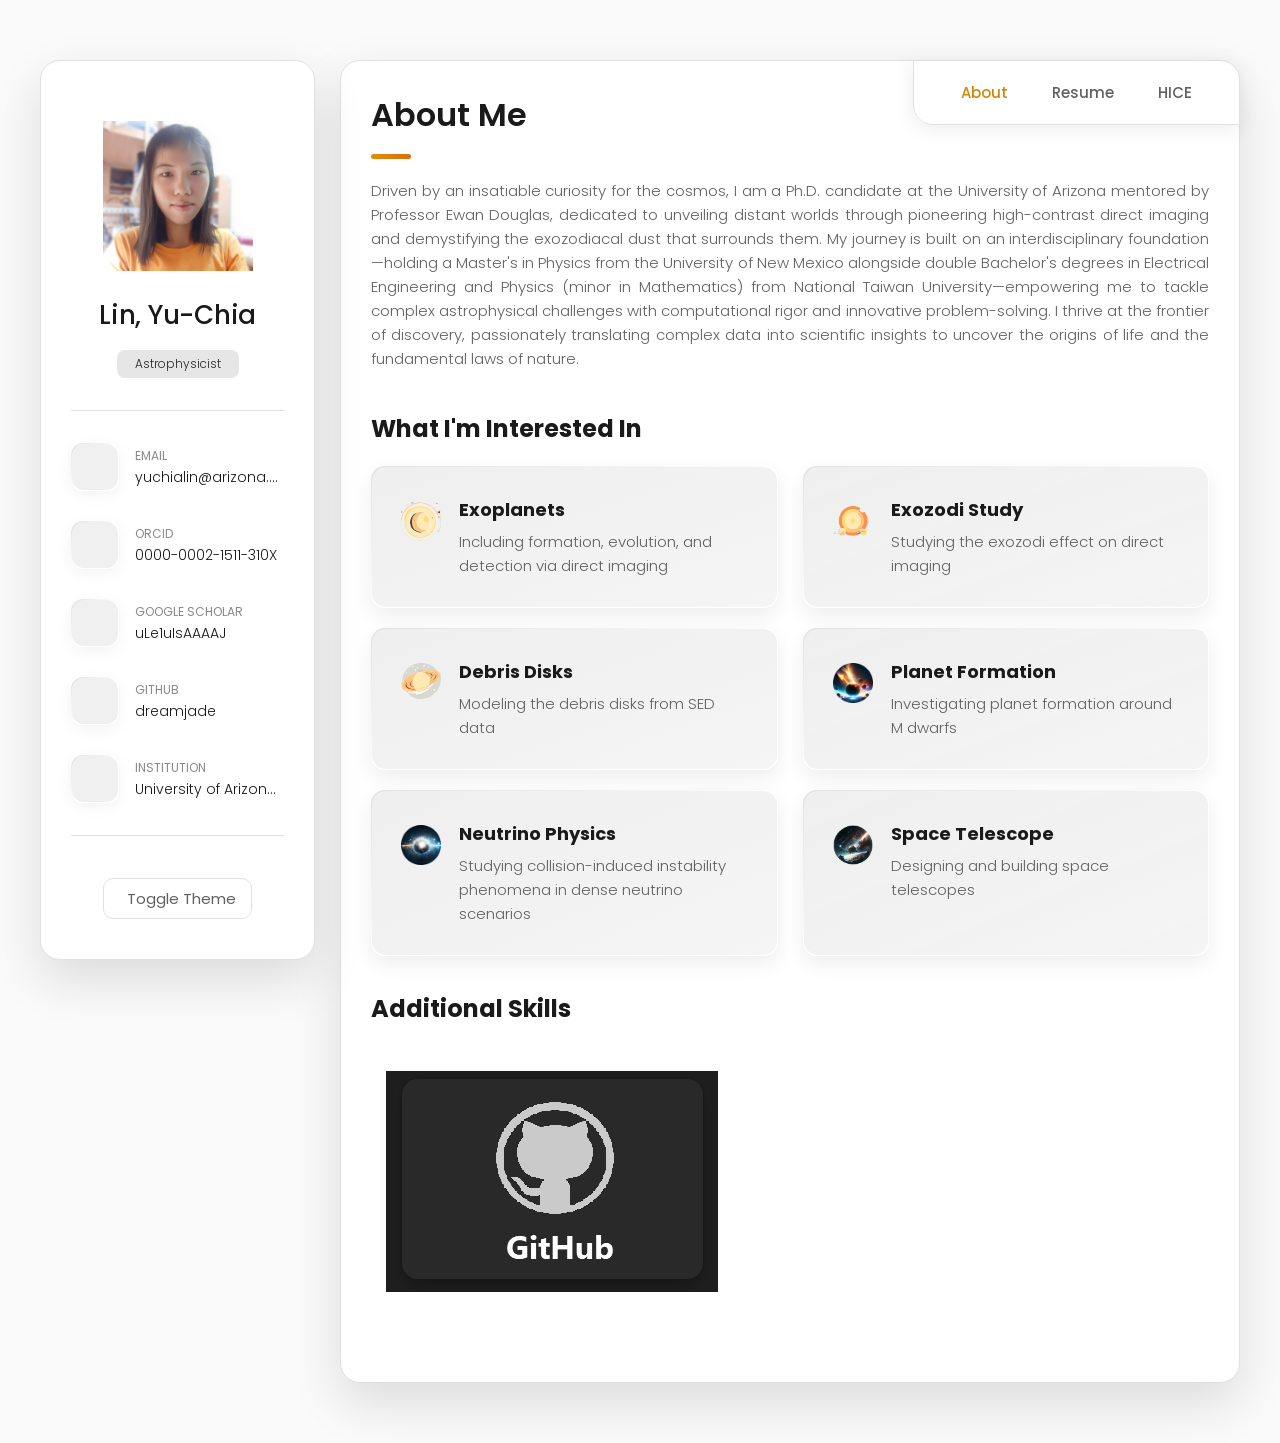
==== index.html @ efeb1096 "fix profile picture" ====
<!DOCTYPE html>
<html lang="en">

<head>
  <meta name="viewport" content="width=device-width, initial-scale=1.0">
  <title>Yu-Chia Lin | Astrophysicist</title>

  <!-- Early theme check to prevent flash of wrong theme -->
  <script>
    (function () {
      const savedTheme = localStorage.getItem('theme');
      const systemPrefersLight = window.matchMedia('(prefers-color-scheme: light)').matches;
      if (savedTheme === 'light' || (!savedTheme && systemPrefersLight)) {
        document.documentElement.classList.add('light-theme');
      }
    })();
  </script>

  <!-- Favicon -->
  <link rel="shortcut icon" href="./assets/images/logo.ico" type="image/x-icon">

  <!-- Custom CSS -->
  <link rel="stylesheet" href="./assets/css/style.css">

  <!-- Google Font -->
  <link rel="preconnect" href="https://fonts.googleapis.com">
  <link rel="preconnect" href="https://fonts.gstatic.com" crossorigin>
  <link href="https://fonts.googleapis.com/css2?family=Poppins:wght@300;400;500;600&display=swap" rel="stylesheet">
</head>

<body>

  <!-- #MAIN -->
  <main>

    <!-- #SIDEBAR -->
    <aside class="sidebar" data-sidebar>

      <div class="sidebar-info">
        <figure class="avatar-box">
          <img src="./assets/images/yuchia_l.jpg" alt="Lin, Yu-Chia" width="80">
        </figure>

        <div class="info-content">
          <h1 class="name" title="Lin, Yu-Chia">Lin, Yu-Chia</h1>
          <p class="title">Astrophysicist</p>
        </div>

        <button class="info_more-btn" data-sidebar-btn aria-expanded="false" aria-label="Show contact information">
          <span>Show Contacts</span>
          <ion-icon name="chevron-down"></ion-icon>
        </button>
      </div>

      <div class="sidebar-info_more">
        <div class="separator"></div>

        <ul class="contacts-list">
          <li class="contact-item">
            <div class="icon-box">
              <ion-icon name="mail-outline"></ion-icon>
            </div>
            <div class="contact-info">
              <p class="contact-title">Email</p>
              <a href="mailto:yuchialin@arizona.edu" class="contact-link">yuchialin@arizona.edu</a>
            </div>
          </li>

          <li class="contact-item">
            <div class="icon-box">
              <ion-icon name="id-card-outline"></ion-icon>
            </div>
            <div class="contact-info">
              <p class="contact-title">ORCID</p>
              <a href="https://orcid.org/0000-0002-1511-310X" target="_blank" rel="noopener noreferrer"
                class="contact-link">0000-0002-1511-310X</a>
            </div>
          </li>

          <li class="contact-item">
            <div class="icon-box">
              <ion-icon name="school-outline"></ion-icon>
            </div>
            <div class="contact-info">
              <p class="contact-title">Google Scholar</p>
              <a href="https://scholar.google.com/citations?user=uLe1uIsAAAAJ" target="_blank" rel="noopener noreferrer"
                class="contact-link">uLe1uIsAAAAJ</a>
            </div>
          </li>

          <li class="contact-item">
            <div class="icon-box">
              <ion-icon name="logo-github"></ion-icon>
            </div>
            <div class="contact-info">
              <p class="contact-title">GitHub</p>
              <a href="https://github.com/dreamjade" target="_blank" rel="noopener noreferrer"
                class="contact-link">dreamjade</a>
            </div>
          </li>

          <li class="contact-item">
            <div class="icon-box">
              <ion-icon name="business-outline"></ion-icon>
            </div>
            <div class="contact-info">
              <p class="contact-title">Institution</p>
              <a href="https://uasal.github.io/" target="_blank" rel="noopener noreferrer"
                class="contact-link">University of Arizona, AZ, United States</a>
            </div>
          </li>
        </ul>

        <div class="separator"></div>

        <!-- Theme Toggle Button -->
        <div class="theme-toggle-container">
          <button class="theme-toggle-btn" id="theme-toggle-btn" aria-label="Toggle light or dark theme"
            title="Toggle light/dark theme">
            <ion-icon name="contrast-outline"></ion-icon>
            <span>Toggle Theme</span>
          </button>
        </div>
      </div>

    </aside>

    <!-- #MAIN-CONTENT -->
    <div class="main-content">

      <!-- #NAVBAR -->
      <nav class="navbar">
        <ul class="navbar-list">
          <li class="navbar-item">
            <button class="navbar-link active" data-nav-link data-target="about">About</button>
          </li>
          <li class="navbar-item">
            <button class="navbar-link" data-nav-link data-target="resume">Resume</button>
          </li>
          <li class="navbar-item">
            <button class="navbar-link" data-nav-link data-target="hice">HICE</button>
          </li>
        </ul>
      </nav>

      <!-- #ABOUT -->
      <article class="about active" data-page="about">

        <header>
          <h2 class="h2 article-title">About me</h2>
        </header>

        <section class="about-text" style="text-align: justify;">
          <p>
            Driven by an insatiable curiosity for the cosmos, I am a Ph.D. candidate at the University of Arizona
            mentored by Professor Ewan Douglas, dedicated to unveiling distant worlds through pioneering high-contrast
            direct imaging and demystifying the exozodiacal dust that surrounds them. My journey is built on an
            interdisciplinary foundation—holding a Master's in Physics from the University of New Mexico alongside
            double Bachelor's degrees in Electrical Engineering and Physics (minor in Mathematics) from National Taiwan
            University—empowering me to tackle complex astrophysical challenges with computational rigor and innovative
            problem-solving. I thrive at the frontier of discovery, passionately translating complex data into
            scientific insights to uncover the origins of life and the fundamental laws of nature.
          </p>
        </section>

        <!-- Service / Interests -->
        <section class="service">
          <h3 class="h3 service-title">What I'm interested in</h3>

          <ul class="service-list">
            <li class="service-item">
              <div class="service-icon-box">
                <img src="./assets/images/planetary-system.svg" alt="Exoplanets icon" width="40">
              </div>
              <div class="service-content-box">
                <h4 class="h4 service-item-title">Exoplanets</h4>
                <p class="service-item-text">
                  Including formation, evolution, and detection via direct imaging
                </p>
              </div>
            </li>

            <li class="service-item">
              <div class="service-icon-box">
                <img src="./assets/images/exozodi.png" alt="Exozodi icon" width="40">
              </div>
              <div class="service-content-box">
                <h4 class="h4 service-item-title">Exozodi Study</h4>
                <p class="service-item-text">
                  Studying the exozodi effect on direct imaging
                </p>
              </div>
            </li>

            <li class="service-item">
              <div class="service-icon-box">
                <img src="./assets/images/Debris_Disks.svg" alt="Debris Disks icon" width="40">
              </div>
              <div class="service-content-box">
                <h4 class="h4 service-item-title">Debris Disks</h4>
                <p class="service-item-text">
                  Modeling the debris disks from SED data
                </p>
              </div>
            </li>

            <li class="service-item">
              <div class="service-icon-box">
                <img src="./assets/images/Planet_Formation.png" alt="Planet Formation icon" width="40">
              </div>
              <div class="service-content-box">
                <h4 class="h4 service-item-title">Planet Formation</h4>
                <p class="service-item-text">
                  Investigating planet formation around M dwarfs
                </p>
              </div>
            </li>

            <li class="service-item">
              <div class="service-icon-box">
                <img src="./assets/images/neutrino.png" alt="Neutrino Physics icon" width="40">
              </div>
              <div class="service-content-box">
                <h4 class="h4 service-item-title">Neutrino Physics</h4>
                <p class="service-item-text">
                  Studying collision-induced instability phenomena in dense neutrino scenarios
                </p>
              </div>
            </li>

            <li class="service-item">
              <div class="service-icon-box">
                <img src="./assets/images/space-telescope.png" alt="Space telescope icon" width="40">
              </div>
              <div class="service-content-box">
                <h4 class="h4 service-item-title">Space Telescope</h4>
                <p class="service-item-text">
                  Designing and building space telescopes
                </p>
              </div>
            </li>
          </ul>
        </section>

        <!-- Additional Skills -->
        <section class="clients">
          <h3 class="h3 clients-title">Additional Skills</h3>

          <ul class="clients-list has-scrollbar">
            <li class="clients-item">
              <a href="https://github.com/dreamjade" target="_blank" rel="noopener noreferrer">
                <img src="./assets/images/logo-12-color.png" alt="GitHub Profile">
              </a>
            </li>
          </ul>
        </section>

      </article>

      <!-- #RESUME -->
      <article class="resume" data-page="resume">

        <header>
          <h2 class="h2 article-title">Resume</h2>
        </header>

        <section class="timeline">
          <div class="title-wrapper">
            <div class="icon-box">
              <ion-icon name="cloud-download-outline"></ion-icon>
            </div>
            <h3 class="contact-title">
              <a href="https://github.com/dreamjade/yuchia/releases/download/CV/CV_YuChia.pdf" target="_blank"
                rel="noopener noreferrer">
                <img src="https://img.shields.io/badge/Download-update%20at%202026/9/3-yellow.svg" alt="Download CV" />
              </a>
            </h3>
          </div>
        </section>

        <section class="timeline">
          <div class="title-wrapper">
            <div class="icon-box">
              <ion-icon name="sparkles-outline"></ion-icon>
            </div>
            <h3 class="h3">PUBLICATIONS</h3>
          </div>

          <ol class="timeline-list">
            <li class="timeline-item">
              <h4 class="h4 timeline-item-title">JWST/NIRCam Imaging of Young Stellar Objects. IV. Detailed Imaging of
                the Protoplanetary Disk around TW Hya</h4>
              <span>2026</span>
              <p class="timeline-text">
                Lin, Y.-C.; Leisenring, J.; Wolff, S. G.; Hom, J.; Lawson, K.; Douglas, E. S.; Rieke, G.; Cugno, G.;
                Debes, J.; Dong, R.; Johnstone, D.; Mullin, C.; Tobin, T. L.; Wagner, K. R.; Greene, T.; Meyer, M. R.;
                and Rieke, M.
              </p>
              <p class="timeline-text">
                The Astronomical Journal, 172(3), 179.
              </p>
              <p class="timeline-text">
                <a href="https://doi.org/10.3847/1538-3881/ae90a6" target="_blank"
                  rel="noopener noreferrer">doi:10.3847/1538-3881/ae90a6</a>
              </p>
            </li>

            <li class="timeline-item">
              <h4 class="h4 timeline-item-title">Correction Factors for Habitable Exoplanet Direct Imaging: Consider the
                Exozodiacal Dust inside Inner Working Angle</h4>
              <span>2026</span>
              <p class="timeline-text">
                Lin, Y.-C.; Douglas, E. S.; Hom, J.; Anche, R. M.; and Faramaz-Gorka, V.
              </p>
              <p class="timeline-text">
                Publications of the Astronomical Society of the Pacific, submitted.
              </p>
            </li>

            <li class="timeline-item">
              <h4 class="h4 timeline-item-title">Machine Learning Revolution for Exoplanet Direct Imaging Detection:
                Transformer Architectures</h4>
              <span>2025</span>
              <p class="timeline-text">
                Yu-Chia Lin
              </p>
              <p class="timeline-text">
                Techniques and Instrumentation for Detection of Exoplanets XII, Proc. SPIE, 13627, 136270Q.
              </p>
              <p class="timeline-text">
                <a href="https://doi.org/10.1117/12.3064348" target="_blank"
                  rel="noopener noreferrer">doi:10.1117/12.3064348</a>
              </p>
            </li>

            <li class="timeline-item">
              <h4 class="h4 timeline-item-title">Unveiling Habitable Planets: Toy Coronagraph Tackles the Exozodiacal
                Dust Challenge</h4>
              <span>Sep 2024</span>
              <p class="timeline-text">
                Yu-Chia Lin
              </p>
              <p class="timeline-text">
                Proceedings of SPIE Optical Engineering + Applications, 13129, 131290X.
              </p>
              <p class="timeline-text">
                <a href="https://doi.org/10.1117/12.3028456" target="_blank"
                  rel="noopener noreferrer">doi:10.1117/12.3028456</a>
              </p>
            </li>

            <li class="timeline-item">
              <h4 class="h4 timeline-item-title">Searching for Signs of Earth-Like Planets: Demonstrating the Potential
                of the Roman Coronagraph in Resolving Exozodiacal Dust and Debris Disk Substructures</h4>
              <span>2024</span>
              <p class="timeline-text">
                Hom, J.; Douglas, E.; ... ; Lin, Y.-C.; et al.
              </p>
              <p class="timeline-text">
                AAS/Division for Extreme Solar Systems Abstracts, 56(4), 623-02.
              </p>
              <p class="timeline-text">
                <a href="https://doi.org/10.3847/25c2cfeb.e7ccaa3b" target="_blank"
                  rel="noopener noreferrer">doi:10.3847/25c2cfeb.e7ccaa3b</a>
              </p>
            </li>

            <li class="timeline-item">
              <h4 class="h4 timeline-item-title">RZ Piscium Hosts a Compact and Highly Perturbed Debris Disk</h4>
              <span>2023</span>
              <p class="timeline-text">
                Su, K. Y. L.; ... ; Lin, Y.-C.; et al.
              </p>
              <p class="timeline-text">
                The Astrophysical Journal, 959(1), 43.
              </p>
              <p class="timeline-text">
                <a href="https://doi.org/10.3847/1538-4357/ad04d9" target="_blank"
                  rel="noopener noreferrer">doi:10.3847/1538-4357/ad04d9</a>
              </p>
            </li>

            <li class="timeline-item">
              <h4 class="h4 timeline-item-title">Approaches to Lowering the Cost of Large Space Telescopes</h4>
              <span>2023</span>
              <p class="timeline-text">
                Su, K. Y. L.; Kennedy, G. M.; Rieke, G. H.; Hughes, A. M.; Lin, Y.-C.; et al.
              </p>
              <p class="timeline-text">
                Astronomical Optics: Design, Manufacture, and Test of Space and Ground Systems IV, 12677, 134–153.
              </p>
              <p class="timeline-text">
                <a href="https://doi.org/10.1117/12.2677843" target="_blank"
                  rel="noopener noreferrer">doi:10.1117/12.2677843</a>
              </p>
            </li>

            <li class="timeline-item">
              <h4 class="h4 timeline-item-title">Collision-induced flavor instability in dense neutrino gases with
                energy-dependent scattering</h4>
              <span>Apr 2023</span>
              <p class="timeline-text">
                Yu-Chia Lin and Huaiyu Duan
              </p>
              <p class="timeline-text">
                Physical Review D, vol. 107, no. 8, 2023.
              </p>
              <p class="timeline-text">
                <a href="https://doi.org/10.1103/PhysRevD.107.083034" target="_blank"
                  rel="noopener noreferrer">doi:10.1103/PhysRevD.107.083034</a>
              </p>
            </li>

            <li class="timeline-item">
              <h4 class="h4 timeline-item-title">Formation of Multiple-planet Systems in Resonant Chains around M Dwarfs
              </h4>
              <span>Feb 2021</span>
              <p class="timeline-text">
                Lin, Y.-C., Matsumoto, Y., and Gu, P.-G.
              </p>
              <p class="timeline-text">
                The Astrophysical Journal, vol. 907, no. 2, 2021.
              </p>
              <p class="timeline-text">
                <a href="https://doi.org/10.3847/1538-4357/abd0f3" target="_blank"
                  rel="noopener noreferrer">doi:10.3847/1538-4357/abd0f3</a>
              </p>
            </li>
          </ol>
        </section>

        <section class="timeline">
          <div class="title-wrapper">
            <div class="icon-box">
              <ion-icon name="flask-outline"></ion-icon>
            </div>
            <h3 class="h3">RESEARCH and TEACHING EXPERIENCE</h3>
          </div>

          <ol class="timeline-list">
            <li class="timeline-item">
              <h4 class="h4 timeline-item-title">The University of Arizona</h4>
              <span>Jun 2022 - Present</span>
              <p class="timeline-text">
                Graduate Student Research Assistant (Supervisor: Ewan S. Douglas)
              </p>
              <span>Aug 2024 - Dec 2024</span>
              <p class="timeline-text">
                Teaching Assistant, Radiative Processes in Astrophysics
              </p>
            </li>

            <li class="timeline-item">
              <h4 class="h4 timeline-item-title">The University of New Mexico</h4>
              <span>Jul 2021 - Jun 2022</span>
              <p class="timeline-text">
                Graduate Student Research Assistant (Supervisor: Huaiyu (Mike) Duan)
              </p>
              <span>Jan 2022 - May 2022</span>
              <p class="timeline-text">
                Electrodynamics TA
              </p>
              <span>Sep 2020 - Jun 2021</span>
              <p class="timeline-text">
                Classical Mechanics and Thermal Physics TA
              </p>
            </li>

            <li class="timeline-item">
              <h4 class="h4 timeline-item-title">Institute of Astronomy and Astrophysics, Academia Sinica</h4>
              <span>Mar 2019 - Jan 2021</span>
              <p class="timeline-text">
                Undergraduate Student Research Assistant (Mentor: Pin-Gao Gu)
              </p>
            </li>

            <li class="timeline-item">
              <h4 class="h4 timeline-item-title">National Taiwan University</h4>
              <span>Sep 2019 - Jun 2020</span>
              <p class="timeline-text">
                Classical Electrodynamics TA
              </p>
            </li>
          </ol>
        </section>

        <section class="timeline">
          <div class="title-wrapper">
            <div class="icon-box">
              <ion-icon name="trophy-outline"></ion-icon>
            </div>
            <h3 class="h3">AWARDS AND FELLOWSHIPS</h3>
          </div>

          <ol class="timeline-list">
            <li class="timeline-item">
              <h4 class="h4 timeline-item-title">Taiwan Studying Abroad Government Fellowship for Outstanding
                Performance in IPhO</h4>
              <span>2019 – 2023</span>
              <p class="timeline-text">
                Fellowship supporting overseas study in recognition of IPhO performance.
              </p>
            </li>

            <li class="timeline-item">
              <h4 class="h4 timeline-item-title">University of Arizona William S. Bickel Graduate Fellowship</h4>
              <span>2023</span>
            </li>

            <li class="timeline-item">
              <h4 class="h4 timeline-item-title">University of Arizona Graduate College Fellowship</h4>
              <span>2022</span>
            </li>

            <li class="timeline-item">
              <h4 class="h4 timeline-item-title">Taiwan Government Fellowship for Studying Abroad</h4>
              <span>2019</span>
              <p class="timeline-text">
                Fellowship in cosmology; sole recipient in this field admitted through this fellowship in the preceding
                ten years.
              </p>
            </li>

            <li class="timeline-item">
              <h4 class="h4 timeline-item-title">National Taiwan University Student Outstanding Performance Award</h4>
              <span>2019</span>
            </li>

            <li class="timeline-item">
              <h4 class="h4 timeline-item-title">Dr. Yici He Memorial Scholarship</h4>
              <span>2017</span>
              <p class="timeline-text">
                Highest distinction to students wishing to study abroad based on their academic achievements.
              </p>
            </li>

            <li class="timeline-item">
              <h4 class="h4 timeline-item-title">International Physics Olympiad (IPhO)</h4>
              <span>2015</span>
              <p class="timeline-text">
                Gold medal
              </p>
            </li>

            <li class="timeline-item">
              <h4 class="h4 timeline-item-title">Asian Physics Olympiad (APhO)</h4>
              <span>2015</span>
              <p class="timeline-text">
                Gold medal
              </p>
            </li>
          </ol>
        </section>

        <section class="timeline">
          <div class="title-wrapper">
            <div class="icon-box">
              <ion-icon name="book-outline"></ion-icon>
            </div>
            <h3 class="h3">EDUCATION</h3>
          </div>

          <ol class="timeline-list">
            <li class="timeline-item">
              <h4 class="h4 timeline-item-title">The University of Arizona</h4>
              <span>Aug 2022 - Present</span>
              <p class="timeline-text">
                Physics with Astrophysics Concentration (GPA: 4.0/4.0) — Ph.D. program
              </p>
            </li>

            <li class="timeline-item">
              <h4 class="h4 timeline-item-title">The University of New Mexico</h4>
              <span>Aug 2020 - Jun 2022</span>
              <p class="timeline-text">
                Physics with Astrophysics Concentration — Master of Science
              </p>
            </li>

            <li class="timeline-item">
              <h4 class="h4 timeline-item-title">National Taiwan University</h4>
              <span>Sep 2015 - Jul 2020</span>
              <p class="timeline-text">
                Double BS in Electrical Engineering & Physics (Minor in Mathematics)
              </p>
              <p class="timeline-text">
                Major GPA: 4.11/4.3 (Physics), 4.07/4.3 (EE)
              </p>
            </li>
          </ol>
        </section>
      </article>

      <!-- #HICE -->
      <article class="hice" data-page="hice">

        <header>
          <h2 class="h2 article-title">HICE</h2>
        </header>

        <header>
          <h4 class="h4 article-title">Past HICE</h4>
        </header>

        <section class="hice-posts">
          <ul class="hice-posts-list">
            <li class="hice-post-item">
              <a href="https://www.linkedin.com/in/justin-hom-566317110/" target="_blank" rel="noopener noreferrer">
                <figure class="hice-banner-box">
                  <img src="./assets/images/justin_hom.png" alt="Justin Hom" loading="lazy">
                </figure>
                <div class="hice-content">
                  <div class="hice-meta">
                    <p class="hice-category">Talk</p>
                    <span class="dot"></span>
                    <time datetime="2025-04-29T11:00">11:00 am, Apr 29, 2025 @ SO 450</time>
                  </div>
                  <h3 class="h3 hice-item-title">
                    The Disks In Scorpius-Centaurus Survey (DISCS): A Collection of Debris Disk Benchmarks in Scattered
                    Light
                  </h3>
                  <p class="hice-text">
                    Speaker: Justin Hom
                  </p>
                </div>
              </a>
            </li>

            <li class="hice-post-item">
              <a href="https://dreamjade.github.io/yuchia/">
                <figure class="hice-banner-box">
                  <img src="./assets/images/yuchia.jpg" alt="Yu-Chia Lin" loading="lazy">
                </figure>
                <div class="hice-content">
                  <div class="hice-meta">
                    <p class="hice-category">Talk</p>
                    <span class="dot"></span>
                    <time datetime="2025-05-06T11:00">11:00 am, May 6, 2025 @ SO 450</time>
                  </div>
                  <h3 class="h3 hice-item-title">
                    TW Hya
                  </h3>
                  <p class="hice-text">
                    Speaker: Lin, Yu-Chia
                  </p>
                </div>
              </a>
            </li>

            <li class="hice-post-item">
              <a href="https://www.linkedin.com/in/kelsey-miller-adaptive-optics/" target="_blank"
                rel="noopener noreferrer">
                <figure class="hice-banner-box">
                  <img src="./assets/images/KelseyMiller.jpeg" alt="Kelsey Miller" loading="lazy">
                </figure>
                <div class="hice-content">
                  <div class="hice-meta">
                    <p class="hice-category">Talk</p>
                    <span class="dot"></span>
                    <time datetime="2025-04-22T11:00">11:00 am, Apr 22, 2025 @ SO 450</time>
                  </div>
                  <h3 class="h3 hice-item-title">
                    Linear Dark Field Control: Maintaining High Contrast in the Dark Zone for Exoplanet Detection and
                    Characterization
                  </h3>
                  <p class="hice-text">
                    Speaker: Kelsey Miller
                  </p>
                </div>
              </a>
            </li>

            <li class="hice-post-item">
              <a href="https://www.linkedin.com/in/saraswathikalyani/" target="_blank" rel="noopener noreferrer">
                <figure class="hice-banner-box">
                  <img src="./assets/images/SaraswathiSubramanian.png" alt="Saraswathi Subramanian" loading="lazy">
                </figure>
                <div class="hice-content">
                  <div class="hice-meta">
                    <p class="hice-category">Talk</p>
                    <span class="dot"></span>
                    <time datetime="2025-04-15T11:00">11:00 am, Apr 15, 2025 @ SO 450</time>
                  </div>
                  <h3 class="h3 hice-item-title">
                    Daytime turbulence strength profile and parameter measurements
                  </h3>
                  <p class="hice-text">
                    Speaker: Saraswathi Subramanian
                  </p>
                </div>
              </a>
            </li>

            <li class="hice-post-item">
              <a href="https://scholar.google.com/citations?user=nqbTIToAAAAJ&hl=en" target="_blank"
                rel="noopener noreferrer">
                <figure class="hice-banner-box">
                  <img src="./assets/images/TheoBodrito.jpeg" alt="Théo Bodrito" loading="lazy">
                </figure>
                <div class="hice-content">
                  <div class="hice-meta">
                    <p class="hice-category">Talk</p>
                    <span class="dot"></span>
                    <time datetime="2025-04-08T11:00">11:00 am, Apr 8, 2025 @ SO 450</time>
                  </div>
                  <h3 class="h3 hice-item-title">
                    Deep learning for exoplanet detection in high contrast imaging
                  </h3>
                  <p class="hice-text">
                    Speaker: Théo Bodrito
                  </p>
                </div>
              </a>
            </li>

            <li class="hice-post-item">
              <a href="https://zah.uni-heidelberg.de/de/service/personnel/staff-details?tx_zahinfothek_staff%5Buid%5D=114&cHash=a3880affaa74ea12e572cef4439b7f3e"
                target="_blank" rel="noopener noreferrer">
                <figure class="hice-banner-box">
                  <img src="./assets/images/AndreasQuirrenbach.jpg" alt="Andreas Quirrenbach" loading="lazy">
                </figure>
                <div class="hice-content">
                  <div class="hice-meta">
                    <p class="hice-category">Talk</p>
                    <span class="dot"></span>
                    <time datetime="2025-04-01T11:00">11:00 am, Apr 1, 2025 @ SO 450</time>
                  </div>
                  <h3 class="h3 hice-item-title">
                    Extremely Precise Radial Velocities: The Road to 10 cm/s
                  </h3>
                  <p class="hice-text">
                    Speaker: Andreas Quirrenbach
                  </p>
                </div>
              </a>
            </li>

            <li class="hice-post-item">
              <a href="https://www.linkedin.com/in/corey-fucetola-ab3a101/" target="_blank" rel="noopener noreferrer">
                <figure class="hice-banner-box">
                  <img src="./assets/images/CoreyFucetola.jpg" alt="Corey Fucetola" loading="lazy">
                </figure>
                <div class="hice-content">
                  <div class="hice-meta">
                    <p class="hice-category">Talk</p>
                    <span class="dot"></span>
                    <time datetime="2025-03-25T11:00">11:00 am, Mar 25, 2025 @ SO 450</time>
                  </div>
                  <h3 class="h3 hice-item-title">
                    SPEEDi.SiS
                  </h3>
                  <p class="hice-text">
                    Speaker: Corey Fucetola
                  </p>
                </div>
              </a>
            </li>

            <li class="hice-post-item">
              <a href="https://parkeloyd.com/" target="_blank" rel="noopener noreferrer">
                <figure class="hice-banner-box">
                  <img src="./assets/images/R O Parke Loyd.jpeg" alt="R O Parke Loyd" loading="lazy">
                </figure>
                <div class="hice-content">
                  <div class="hice-meta">
                    <p class="hice-category">Talk</p>
                    <span class="dot"></span>
                    <time datetime="2025-03-18T11:00">11:00 am, Mar 18, 2025 @ SO 450</time>
                  </div>
                  <h3 class="h3 hice-item-title">
                    Will Future High Contrast Imaging Systems be Sensitive to Stellar Winds and Coronal Mass Ejections?
                  </h3>
                  <p class="hice-text">
                    Speaker: R O Parke Loyd
                  </p>
                </div>
              </a>
            </li>

            <li class="hice-post-item">
              <a href="https://pma.caltech.edu/people/ivey-davis" target="_blank" rel="noopener noreferrer">
                <figure class="hice-banner-box">
                  <img src="./assets/images/IveyDavis.png" alt="Davis, Ivey" loading="lazy">
                </figure>
                <div class="hice-content">
                  <div class="hice-meta">
                    <p class="hice-category">Talk</p>
                    <span class="dot"></span>
                    <time datetime="2025-03-18T11:00">11:00 am, Mar 18, 2025 @ SO 450</time>
                  </div>
                  <h3 class="h3 hice-item-title">
                    Will Future High Contrast Imaging Systems be Sensitive to Stellar Winds and Coronal Mass Ejections?
                  </h3>
                  <p class="hice-text">
                    Speaker: Davis, Ivey
                  </p>
                </div>
              </a>
            </li>

            <li class="hice-post-item">
              <a href="https://www.linkedin.com/in/marcus-klupar-0937b7226/" target="_blank" rel="noopener noreferrer">
                <figure class="hice-banner-box">
                  <img src="./assets/images/Tiago Gualberto.png" alt="Tiago Gualberto" loading="lazy">
                </figure>
                <div class="hice-content">
                  <div class="hice-meta">
                    <p class="hice-category">Talk</p>
                    <span class="dot"></span>
                    <time datetime="2025-03-04T11:00">11:00 am, Mar 4, 2025 @ SO 450</time>
                  </div>
                  <h3 class="h3 hice-item-title">
                    GMT Instruments Overview: Steiner Institute Contributions
                  </h3>
                  <p class="hice-text">
                    Speaker: Tiago Gualberto
                  </p>
                </div>
              </a>
            </li>

            <li class="hice-post-item">
              <a href="https://www.optics.arizona.edu/person/kian-milani" target="_blank" rel="noopener noreferrer">
                <figure class="hice-banner-box">
                  <img src="./assets/images/Kian Milani.jpeg" alt="Kian Milani" loading="lazy">
                </figure>
                <div class="hice-content">
                  <div class="hice-meta">
                    <p class="hice-category">Talk</p>
                    <span class="dot"></span>
                    <time datetime="2025-02-25T11:00">11:00 am, Feb 25, 2025 @ SO 450</time>
                  </div>
                  <h3 class="h3 hice-item-title">
                    Demonstrations of adjoint electric field conjugation for a vortex coronagraph
                  </h3>
                  <p class="hice-text">
                    Speaker: Kian Milani
                  </p>
                </div>
              </a>
            </li>

            <li class="hice-post-item">
              <a href="https://github.com/Jashcraf/" target="_blank" rel="noopener noreferrer">
                <figure class="hice-banner-box">
                  <img src="./assets/images/jaren_ashcraft2.png" alt="Jaren Ashcraft" loading="lazy">
                </figure>
                <div class="hice-content">
                  <div class="hice-meta">
                    <p class="hice-category">Talk</p>
                    <span class="dot"></span>
                    <time datetime="2025-02-18T11:00">11:00 am, Feb 18, 2025 @ SO 450</time>
                  </div>
                  <h3 class="h3 hice-item-title">
                    Polarization Aberrations for HWO, and APLC Design go Brrr
                  </h3>
                  <p class="hice-text">
                    Speaker: Jaren Ashcraft
                  </p>
                </div>
              </a>
            </li>

            <li class="hice-post-item">
              <a href="https://optics.arizona.edu/person/solvay-blomquist" target="_blank" rel="noopener noreferrer">
                <figure class="hice-banner-box">
                  <img src="./assets/images/Solvay_Blomquist.png" alt="Solvay Blomquist" loading="lazy">
                </figure>
                <div class="hice-content">
                  <div class="hice-meta">
                    <p class="hice-category">Talk</p>
                    <span class="dot"></span>
                    <time datetime="2025-01-28T10:00">10:00 am, Jan 28, 2025 @ SO 450</time>
                  </div>
                  <h3 class="h3 hice-item-title">
                    Methods of Commissioning Alignment for Space-Based Telescopes
                  </h3>
                  <p class="hice-text">
                    Speaker: Solvay Blomquist
                  </p>
                </div>
              </a>
            </li>

            <li class="hice-post-item">
              <a href="https://dreamjade.github.io/yuchia/">
                <figure class="hice-banner-box">
                  <img src="./assets/images/yuchia.jpg" alt="Yu-Chia Lin" loading="lazy">
                </figure>
                <div class="hice-content">
                  <div class="hice-meta">
                    <p class="hice-category">Talk</p>
                    <span class="dot"></span>
                    <time datetime="2025-02-04T11:00">11:00 am, Feb 4, 2025 @ SO 450</time>
                  </div>
                  <h3 class="h3 hice-item-title">
                    Machine Learning Revolution for Exoplanet Direct Imaging Detection: Transformer Architectures
                  </h3>
                  <p class="hice-text">
                    Speaker: Yu-Chia Lin
                  </p>
                </div>
              </a>
            </li>

            <li class="hice-post-item">
              <a href="https://www.linkedin.com/in/marcus-klupar-0937b7226/" target="_blank" rel="noopener noreferrer">
                <figure class="hice-banner-box">
                  <img src="./assets/images/Marcus_Klupar.jpeg" alt="Marcus Klupar" loading="lazy">
                </figure>
                <div class="hice-content">
                  <div class="hice-meta">
                    <p class="hice-category">Talk</p>
                    <span class="dot"></span>
                    <time datetime="2025-01-28T11:00">11:00 am, Jan 28, 2025 @ SO 450</time>
                  </div>
                  <h3 class="h3 hice-item-title">
                    Using a Forward Model to Reconstruct the Point Spread Function for Keck
                  </h3>
                  <p class="hice-text">
                    Speaker: Marcus Klupar
                  </p>
                </div>
              </a>
            </li>

            <li class="hice-post-item">
              <a href="https://astro.arizona.edu/person/sanchit-sabhlok" target="_blank" rel="noopener noreferrer">
                <figure class="hice-banner-box">
                  <img src="./assets/images/ssabhlok.jpg" alt="Sanchit Sabhlok" loading="lazy">
                </figure>
                <div class="hice-content">
                  <div class="hice-meta">
                    <p class="hice-category">Talk</p>
                    <span class="dot"></span>
                    <time datetime="2025-01-21T12:30">12:30 pm, Jan 21, 2025 @ SO 450</time>
                  </div>
                  <h3 class="h3 hice-item-title">
                    Using a Forward Model to Reconstruct the Point Spread Function for Keck
                  </h3>
                  <p class="hice-text">
                    Speaker: Sanchit Sabhlok
                  </p>
                </div>
              </a>
            </li>

            <li class="hice-post-item">
              <a href="https://www.as.arizona.edu/people/postdoctoral/ramya-anche" target="_blank"
                rel="noopener noreferrer">
                <figure class="hice-banner-box">
                  <img src="./assets/images/Photo_Ramya.jpg" alt="Ramya Anche" loading="lazy">
                </figure>
                <div class="hice-content">
                  <div class="hice-meta">
                    <p class="hice-category">Talk</p>
                    <span class="dot"></span>
                    <time datetime="2024-12-03T12:30">12:30 pm, Dec 3, 2024 @ SO 450</time>
                  </div>
                  <h3 class="h3 hice-item-title">
                    SCoOB 3, 4, 5, and beyond!
                  </h3>
                  <p class="hice-text">
                    Speaker: Ramya Anche
                  </p>
                </div>
              </a>
            </li>

            <li class="hice-post-item">
              <a href="https://scholar.google.com/citations?user=0Gs1L98AAAAJ&hl=en" target="_blank"
                rel="noopener noreferrer">
                <figure class="hice-banner-box">
                  <img src="./assets/images/Emory_Jenkins.jpeg" alt="Emory Jenkins" loading="lazy">
                </figure>
                <div class="hice-content">
                  <div class="hice-meta">
                    <p class="hice-category">Talk</p>
                    <span class="dot"></span>
                    <time datetime="2024-11-19T12:30">12:30 pm, Nov 19, 2024 @ SO 450</time>
                  </div>
                  <h3 class="h3 hice-item-title">
                    Microfabricated Optics for High-Contrast Imaging at the U of A Space Astrophysics Lab
                  </h3>
                  <p class="hice-text">
                    Speaker: Emory Jenkins
                  </p>
                </div>
              </a>
            </li>

            <li class="hice-post-item">
              <a href="https://xueqiao.github.io/" target="_blank" rel="noopener noreferrer">
                <figure class="hice-banner-box">
                  <img src="./assets/images/qiaoxue.jpeg" alt="Qiao Xue" loading="lazy">
                </figure>
                <div class="hice-content">
                  <div class="hice-meta">
                    <p class="hice-category">Talk</p>
                    <span class="dot"></span>
                    <time datetime="2024-11-05T12:30">12:30 pm, Nov 5, 2024 @ SO 450</time>
                  </div>
                  <h3 class="h3 hice-item-title">
                    JWST Thermal Emission of the Terrestrial Exoplanet GJ 1132b
                  </h3>
                  <p class="hice-text">
                    Speaker: Qiao Xue
                  </p>
                </div>
              </a>
            </li>

            <li class="hice-post-item">
              <a href="https://scholar.google.com/citations?user=vNsZ3l0AAAAJ&hl=en" target="_blank"
                rel="noopener noreferrer">
                <figure class="hice-banner-box">
                  <img src="./assets/images/Chenghan_Hsieh.png" alt="Chenghan Hsieh" loading="lazy">
                </figure>
                <div class="hice-content">
                  <div class="hice-meta">
                    <p class="hice-category">Talk</p>
                    <span class="dot"></span>
                    <time datetime="2024-10-29T12:30">12:30 pm, Oct 29, 2024 @ SO 450</time>
                  </div>
                  <h3 class="h3 hice-item-title">
                    The Giant Planet Formation Time Window: An Observational Perspective
                  </h3>
                  <p class="hice-text">
                    Speaker: Hsieh, Cheng-Han
                  </p>
                </div>
              </a>
            </li>

            <li class="hice-post-item">
              <a href="https://github.com/zhangderby" target="_blank" rel="noopener noreferrer">
                <figure class="hice-banner-box">
                  <img src="./assets/images/Derby_Kevin.jpg" alt="Kevin Derby" loading="lazy">
                </figure>
                <div class="hice-content">
                  <div class="hice-meta">
                    <p class="hice-category">Talk</p>
                    <span class="dot"></span>
                    <time datetime="2024-10-22T12:30">12:30 pm, Oct 22, 2024 @ SO N450</time>
                  </div>
                  <h3 class="h3 hice-item-title">
                    Integrated modeling of wavefront sensing and control for space telescopes utilizing active and
                    adaptive optics
                  </h3>
                  <p class="hice-text">
                    Speaker: Kevin Derby
                  </p>
                </div>
              </a>
            </li>

            <li class="hice-post-item">
              <a href="https://www.linkedin.com/in/joshua-liberman-a7a80a14a" target="_blank" rel="noopener noreferrer">
                <figure class="hice-banner-box">
                  <img src="./assets/images/Joshua_Liberman.jpeg" alt="Joshua Liberman" loading="lazy">
                </figure>
                <div class="hice-content">
                  <div class="hice-meta">
                    <p class="hice-category">Talk</p>
                    <span class="dot"></span>
                    <time datetime="2024-10-15T12:30">12:30 pm, Oct 15, 2024 @ SO 450</time>
                  </div>
                  <h3 class="h3 hice-item-title">
                    Assessing Misalignment Tolerances for Implicit Electric Field Conjugation
                  </h3>
                  <p class="hice-text">
                    Speaker: Joshua Liberman
                  </p>
                </div>
              </a>
            </li>

            <li class="hice-post-item">
              <a href="https://astro.arizona.edu/person/nicholas-schragal" target="_blank" rel="noopener noreferrer">
                <figure class="hice-banner-box">
                  <img src="./assets/images/Nicholas_Schragal.jpg" alt="Nicholas Schragal" loading="lazy">
                </figure>
                <div class="hice-content">
                  <div class="hice-meta">
                    <p class="hice-category">Talk</p>
                    <span class="dot"></span>
                    <time datetime="2024-10-08T12:30">12:30 pm, Oct 8, 2024 @ SO 450</time>
                  </div>
                  <h3 class="h3 hice-item-title">
                    Optical & Near-IR interferometry's role in reference star vetting for the Nancy Grace Roman Space
                    Telescope's Coronagraph Instrument
                  </h3>
                  <p class="hice-text">
                    Speaker: Nicholas Schragal
                  </p>
                </div>
              </a>
            </li>

            <li class="hice-post-item">
              <a href="https://lsa.umich.edu/astro/people/graduate-students/micoltam.html" target="_blank"
                rel="noopener noreferrer">
                <figure class="hice-banner-box">
                  <img src="./assets/images/micoltam.jpg" alt="Marbely Micolta Calderon" loading="lazy">
                </figure>
                <div class="hice-content">
                  <div class="hice-meta">
                    <p class="hice-category">Talk</p>
                    <span class="dot"></span>
                    <time datetime="2024-10-01T12:30">12:30 pm, Oct 1, 2024 @ SO 450</time>
                  </div>
                  <h3 class="h3 hice-item-title">
                    Missing rocks: Refractory depletion as a signpost of planet formation and pebble drift
                  </h3>
                  <p class="hice-text">
                    Speaker: Marbely Micolta Calderon
                  </p>
                </div>
              </a>
            </li>

            <li class="hice-post-item">
              <a href="https://science.nasa.gov/people/kyle-van-gorkom/" target="_blank" rel="noopener noreferrer">
                <figure class="hice-banner-box">
                  <img src="./assets/images/vangorkom.webp" alt="Kyle Van Gorkom" loading="lazy">
                </figure>
                <div class="hice-content">
                  <div class="hice-meta">
                    <p class="hice-category">Talk</p>
                    <span class="dot"></span>
                    <time datetime="2024-09-24T12:30">12:30 pm, Sep 24, 2024 @ SO 450</time>
                  </div>
                  <h3 class="h3 hice-item-title">
                    Technology development for high contrast imaging in the ultraviolet
                  </h3>
                  <p class="hice-text">
                    Speaker: Kyle Van Gorkom
                  </p>
                </div>
              </a>
            </li>

            <li class="hice-post-item">
              <a href="https://optics.arizona.edu/person/solvay-blomquist" target="_blank" rel="noopener noreferrer">
                <figure class="hice-banner-box">
                  <img src="./assets/images/Searra_Foote.jpg" alt="Searra Foote" loading="lazy">
                </figure>
                <div class="hice-content">
                  <div class="hice-meta">
                    <p class="hice-category">Talk</p>
                    <span class="dot"></span>
                    <time datetime="2024-09-17T12:30">12:30 pm, Sep 17, 2024 @ SO 450</time>
                  </div>
                  <h3 class="h3 hice-item-title">
                    A New Era in Exoplanet Characterization: Yield Modeling for the Habitable Worlds Observatory
                  </h3>
                  <p class="hice-text">
                    Speaker: Searra Foote
                  </p>
                </div>
              </a>
            </li>

            <li class="hice-post-item">
              <a href="https://optics.arizona.edu/person/solvay-blomquist" target="_blank" rel="noopener noreferrer">
                <figure class="hice-banner-box">
                  <img src="./assets/images/Solvay_Blomquist.png" alt="Solvay Blomquist" loading="lazy">
                </figure>
                <div class="hice-content">
                  <div class="hice-meta">
                    <p class="hice-category">Talk</p>
                    <span class="dot"></span>
                    <time datetime="2024-09-03T12:30">12:30 pm, Sep 3, 2024 @ SO 450</time>
                  </div>
                  <h3 class="h3 hice-item-title">
                    Alignment of three mirror anastigmat telescopes using a multilayered stochastic parallel gradient
                    descent algorithm
                  </h3>
                  <p class="hice-text">
                    Speaker: Solvay Blomquist
                  </p>
                </div>
              </a>
            </li>

            <li class="hice-post-item">
              <a href="https://www.ast.cam.ac.uk/people/cat.leedham" target="_blank" rel="noopener noreferrer">
                <figure class="hice-banner-box">
                  <img src="./assets/images/Cat_Leedham.png" alt="Cat Leedham" loading="lazy">
                </figure>
                <div class="hice-content">
                  <div class="hice-meta">
                    <p class="hice-category">Talk</p>
                    <span class="dot"></span>
                    <time datetime="2024-05-07T12:00">12:00 pm, May 7, 2024 @ SO N305</time>
                  </div>
                  <h3 class="h3 hice-item-title">
                    Simulations of Gravitational Instability in Irradiated Protoplanetary Discs
                  </h3>
                  <p class="hice-text">
                    Speaker: Leedham, Cat
                  </p>
                </div>
              </a>
            </li>

            <li class="hice-post-item">
              <a href="https://github.com/zhangderby" target="_blank" rel="noopener noreferrer">
                <figure class="hice-banner-box">
                  <img src="./assets/images/Derby_Kevin.jpg" alt="Kevin Derby" loading="lazy">
                </figure>
                <div class="hice-content">
                  <div class="hice-meta">
                    <p class="hice-category">Talk</p>
                    <span class="dot"></span>
                    <time datetime="2024-04-23T12:00">12:00 pm, Apr 23, 2024 @ SO N305</time>
                  </div>
                  <h3 class="h3 hice-item-title">
                    Simulated observations of Alpha Centauri A using a space-based 6.5-meter monolithic TMA with
                    different mirror fabrication specifications
                  </h3>
                  <p class="hice-text">
                    Speaker: Derby, Kevin
                  </p>
                </div>
              </a>
            </li>

            <li class="hice-post-item">
              <a href="https://dreamjade.github.io/yuchia/">
                <figure class="hice-banner-box">
                  <img src="./assets/images/yuchia.jpg" alt="Yu-Chia Lin" loading="lazy">
                </figure>
                <div class="hice-content">
                  <div class="hice-meta">
                    <p class="hice-category">Talk</p>
                    <span class="dot"></span>
                    <time datetime="2024-04-16T12:00">12:00 pm, Apr 16, 2024 @ SO N305</time>
                  </div>
                  <h3 class="h3 hice-item-title">
                    Hurdling Exozodiacal Dust Challenges in Habitable Exoplanet Direct Imaging: Harder Than Anticipated?
                  </h3>
                  <p class="hice-text">
                    Speaker: Lin, Yu-Chia (She/Her)
                  </p>
                </div>
              </a>
            </li>

            <li class="hice-post-item">
              <a href="https://github.com/Jashcraf/" target="_blank" rel="noopener noreferrer">
                <figure class="hice-banner-box">
                  <img src="./assets/images/jaren_ashcraft2.png" alt="Jaren Ashcraft" loading="lazy">
                </figure>
                <div class="hice-content">
                  <div class="hice-meta">
                    <p class="hice-category">Talk</p>
                    <span class="dot"></span>
                    <time datetime="2024-04-09T12:00">12:00 pm, Apr 9, 2024 @ SO N305</time>
                  </div>
                  <h3 class="h3 hice-item-title">
                    Ray-based Physical Optics for the Design of Astronomical Observatories
                  </h3>
                  <p class="hice-text">
                    Speaker: Jaren Ashcraft (He/They)
                  </p>
                </div>
              </a>
            </li>

            <li class="hice-post-item">
              <a href="https://www.optics.arizona.edu/person/kian-milani" target="_blank" rel="noopener noreferrer">
                <figure class="hice-banner-box">
                  <img src="./assets/images/KianMilani.jpeg" alt="Kian Milani" loading="lazy">
                </figure>
                <div class="hice-content">
                  <div class="hice-meta">
                    <p class="hice-category">Talk</p>
                    <span class="dot"></span>
                    <time datetime="2024-04-02T12:00">12:00 pm, Apr 2, 2024 @ SO N305</time>
                  </div>
                  <h3 class="h3 hice-item-title">
                    Reflective lyot stop low-order wavefront control for future large space telescope coronagraphs
                  </h3>
                  <p class="hice-text">
                    Speaker: Kian Milani
                  </p>
                </div>
              </a>
            </li>

            <li class="hice-post-item">
              <a href="https://wp.ucla.edu/person/briley-lewis/" target="_blank" rel="noopener noreferrer">
                <figure class="hice-banner-box">
                  <img src="./assets/images/brileylewis.jpg" alt="Briley Lewis" loading="lazy">
                </figure>
                <div class="hice-content">
                  <div class="hice-meta">
                    <p class="hice-category">Talk</p>
                    <span class="dot"></span>
                    <time datetime="2024-03-21T15:30">3:30 pm, Mar 21, 2024 @ SO N305</time>
                  </div>
                  <h3 class="h3 hice-item-title">
                    Polarimetric Observations of HD 156623's Debris Disk with the Gemini Planet Imager (And More!)
                  </h3>
                  <p class="hice-text">
                    Speaker: Briley Lewis (she/her)
                  </p>
                </div>
              </a>
            </li>

            <li class="hice-post-item">
              <a href="https://annalueber.github.io/" target="_blank" rel="noopener noreferrer">
                <figure class="hice-banner-box">
                  <img src="./assets/images/Anna.jpg" alt="Anna Lüber" loading="lazy">
                </figure>
                <div class="hice-content">
                  <div class="hice-meta">
                    <p class="hice-category">Talk</p>
                    <span class="dot"></span>
                    <time datetime="2024-03-19T12:00">12:00 pm, Mar 19, 2024 @ SO N305</time>
                  </div>
                  <h3 class="h3 hice-item-title">
                    The Retrieved Atmospheric Properties of the Sub-stellar Object VHS 1256 b from Analyzing HST,
                    X-shooter and JWST Spectra
                  </h3>
                  <p class="hice-text">
                    Speaker: Anna Lüber
                  </p>
                </div>
              </a>
            </li>

            <li class="hice-post-item">
              <a href="https://etlab.caltech.edu/et-lab-people/yinzi-xin" target="_blank" rel="noopener noreferrer">
                <figure class="hice-banner-box">
                  <img src="./assets/images/yinzixin.jpg" alt="Yinzi Xin" loading="lazy">
                </figure>
                <div class="hice-content">
                  <div class="hice-meta">
                    <p class="hice-category">Talk</p>
                    <span class="dot"></span>
                    <time datetime="2024-03-12T12:00">12:00 pm, Mar 12, 2024 @ SO 550</time>
                  </div>
                  <h3 class="h3 hice-item-title">
                    Cross-aperture photonic lantern nulling for characterizing exoplanets
                  </h3>
                  <p class="hice-text">
                    Speaker: Yinzi Xin (she/her/hers)
                  </p>
                </div>
              </a>
            </li>

            <li class="hice-post-item">
              <a href="https://github.com/Jashcraf/" target="_blank" rel="noopener noreferrer">
                <figure class="hice-banner-box">
                  <img src="./assets/images/jaren_ashcraft.png" alt="Jaren Ashcraft" loading="lazy">
                </figure>
                <div class="hice-content">
                  <div class="hice-meta">
                    <p class="hice-category">Talk</p>
                    <span class="dot"></span>
                    <time datetime="2024-02-27T12:00">12:00 pm, Feb 27, 2024 @ SO 550</time>
                  </div>
                  <h3 class="h3 hice-item-title">
                    Hybrid propagation physics for the design and modeling of astronomical observatories
                  </h3>
                  <p class="hice-text">
                    Speaker: Jaren Ashcraft (He/They)
                  </p>
                </div>
              </a>
            </li>

            <li class="hice-post-item">
              <a href="https://www.linkedin.com/in/sai-krishanth-pulikesi-mannan-30609872" target="_blank"
                rel="noopener noreferrer">
                <figure class="hice-banner-box">
                  <img src="./assets/images/sai.jpeg" alt="Sai Krishanth Pulikesi Mannan" loading="lazy">
                </figure>
                <div class="hice-content">
                  <div class="hice-meta">
                    <p class="hice-category">Talk</p>
                    <span class="dot"></span>
                    <time datetime="2024-02-20T12:00">12:00 pm, Feb 20, 2024 @ SO N305</time>
                  </div>
                  <h3 class="h3 hice-item-title">
                    Debris disk imaging with NMF; balancing throughput and speed
                  </h3>
                  <p class="hice-text">
                    Speaker: Sai Krishanth Pulikesi Mannan
                  </p>
                </div>
              </a>
            </li>

            <li class="hice-post-item">
              <a href="https://iopscience.iop.org/article/10.3847/1538-3881/acfda7" target="_blank"
                rel="noopener noreferrer">
                <figure class="hice-banner-box">
                  <img src="./assets/images/ajacfda7f1_hr.jpg" alt="Mitigate Exozodiacal Dust Impact" loading="lazy">
                </figure>
                <div class="hice-content">
                  <div class="hice-meta">
                    <p class="hice-category">Journal</p>
                    <span class="dot"></span>
                    <time datetime="2024-02-13T13:15">1:15 pm, Feb 13, 2024 @ SO N305</time>
                  </div>
                  <h3 class="h3 hice-item-title">
                    Mitigate Exozodiacal Dust Impact
                  </h3>
                  <p class="hice-text">
                    Speaker: Lin, Yu-Chia (she/her)
                  </p>
                </div>
              </a>
            </li>
          </ul>
        </section>

      </article>

    </div>

  </main>

  <!-- Custom JS -->
  <script src="./assets/js/script.js"></script>

  <!-- Ionicon -->
  <script type="module" src="https://unpkg.com/ionicons@7.1.0/dist/ionicons/ionicons.esm.js"></script>
  <script nomodule src="https://unpkg.com/ionicons@7.1.0/dist/ionicons/ionicons.js"></script>

</body>

</html>
---- assets/css/style.css ----
/*-----------------------------------*\
  #CUSTOM PROPERTIES
\*-----------------------------------*/

:root {

  /**
   * Colors (Dark Theme - Default)
   */

  /* Gradients */
  --bg-gradient-onyx: linear-gradient(to bottom right, hsl(240, 1%, 25%) 3%, hsl(0, 0%, 19%) 97%);
  --bg-gradient-jet: linear-gradient(to bottom right, hsla(240, 1%, 18%, 0.251) 0%, hsla(240, 2%, 11%, 0) 100%), hsl(240, 2%, 13%);
  --bg-gradient-yellow-1: linear-gradient(to bottom right, hsl(45, 100%, 71%) 0%, hsla(36, 100%, 69%, 0) 50%);
  --bg-gradient-yellow-2: linear-gradient(135deg, hsla(45, 100%, 71%, 0.251) 0%, hsla(35, 100%, 68%, 0) 59.86%), hsl(240, 2%, 13%);
  --border-gradient-onyx: linear-gradient(to bottom right, hsl(0, 0%, 25%) 0%, hsla(0, 0%, 25%, 0) 50%);
  --text-gradient-yellow: linear-gradient(to right, hsl(45, 100%, 72%), hsl(35, 100%, 68%));

  /* Solid Colors */
  --jet: hsl(0, 0%, 22%);
  --onyx: hsl(240, 1%, 17%);
  --eerie-black-1: hsl(240, 2%, 13%);
  --eerie-black-2: hsl(240, 2%, 12%);
  --smoky-black: hsl(0, 0%, 7%);
  --white-1: hsl(0, 0%, 100%);
  --white-2: hsl(0, 0%, 98%);
  --orange-yellow-crayola: hsl(45, 100%, 72%);
  --vegas-gold: hsl(45, 54%, 58%);
  --light-gray: hsl(0, 0%, 84%);
  --light-gray-70: hsla(0, 0%, 84%, 0.7);

  /**
   * Typography
   */
  --ff-poppins: 'Poppins', sans-serif;

  --fs-1: 24px;
  --fs-2: 18px;
  --fs-3: 17px;
  --fs-4: 16px;
  --fs-5: 15px;
  --fs-6: 14px;
  --fs-7: 13px;
  --fs-8: 11px;

  --fw-300: 300;
  --fw-400: 400;
  --fw-500: 500;
  --fw-600: 600;

  /**
   * Shadows
   */
  --shadow-1: -4px 8px 24px hsla(0, 0%, 0%, 0.25);
  --shadow-2: 0 16px 30px hsla(0, 0%, 0%, 0.25);
  --shadow-3: 0 16px 40px hsla(0, 0%, 0%, 0.25);
  --shadow-4: 0 25px 50px hsla(0, 0%, 0%, 0.15);
  --shadow-5: 0 24px 80px hsla(0, 0%, 0%, 0.25);

  /**
   * Transitions
   */
  --transition-1: 0.15s ease;
  --transition-2: 0.3s ease-in-out;
  --transition-theme: 0.2s ease;
}

/* Light Theme Variables */
body.light-theme,
html.light-theme {
  --smoky-black: hsl(0, 0%, 98%);
  --eerie-black-1: hsl(0, 0%, 94%);
  --eerie-black-2: hsl(0, 0%, 100%);
  --onyx: hsl(0, 0%, 90%);
  --jet: hsl(0, 0%, 88%);

  --white-1: hsl(0, 0%, 15%);
  --white-2: hsl(0, 0%, 10%);
  --light-gray: hsl(0, 0%, 38%);
  --light-gray-70: hsla(0, 0%, 38%, 0.75);

  --orange-yellow-crayola: hsl(38, 95%, 42%);
  --vegas-gold: hsl(38, 70%, 42%);

  --bg-gradient-onyx: linear-gradient(to bottom right, hsl(0, 0%, 92%) 0%, hsl(0, 0%, 98%) 100%);
  --bg-gradient-jet: linear-gradient(to bottom right, hsla(0, 0%, 90%, 0.4) 0%, hsla(0, 0%, 90%, 0) 100%), hsl(0, 0%, 96%);
  --bg-gradient-yellow-1: linear-gradient(to bottom right, hsl(38, 95%, 45%) 0%, hsla(38, 95%, 45%, 0) 50%);
  --bg-gradient-yellow-2: linear-gradient(135deg, hsla(38, 95%, 45%, 0.2) 0%, hsla(28, 90%, 45%, 0) 60%), hsl(0, 0%, 96%);
  --border-gradient-onyx: linear-gradient(to bottom right, hsl(0, 0%, 88%) 0%, hsla(0, 0%, 88%, 0) 50%);
  --text-gradient-yellow: linear-gradient(to right, hsl(38, 95%, 45%), hsl(28, 90%, 45%));

  --shadow-1: 0 4px 15px hsla(0, 0%, 0%, 0.05);
  --shadow-2: 0 8px 20px hsla(0, 0%, 0%, 0.07);
  --shadow-3: 0 12px 30px hsla(0, 0%, 0%, 0.09);
  --shadow-4: 0 16px 35px hsla(0, 0%, 0%, 0.1);
  --shadow-5: 0 20px 50px hsla(0, 0%, 0%, 0.12);
}

/*-----------------------------------*\
  #RESET
\*-----------------------------------*/

*,
*::before,
*::after {
  margin: 0;
  padding: 0;
  box-sizing: border-box;
}

a {
  text-decoration: none;
}

li {
  list-style: none;
}

img,
ion-icon,
a,
button,
time,
span {
  display: block;
}

button {
  font: inherit;
  background: none;
  border: none;
  text-align: left;
  cursor: pointer;
}

::selection {
  background: var(--orange-yellow-crayola);
  color: var(--smoky-black);
}

:focus-visible {
  outline: 2px solid var(--orange-yellow-crayola);
  outline-offset: 2px;
}

html {
  font-family: var(--ff-poppins);
  scrollbar-width: thin;
  scrollbar-color: var(--orange-yellow-crayola) var(--onyx);
}

body {
  background: var(--smoky-black);
  color: var(--white-1);
  transition: background-color var(--transition-theme), color var(--transition-theme);
}

/* Smooth theme transitions on key containers */
.sidebar,
article,
.navbar,
.theme-toggle-btn,
.icon-box,
.service-item,
.hice-post-item>a {
  transition: background-color var(--transition-theme), border-color var(--transition-theme), box-shadow var(--transition-theme);
}

/*-----------------------------------*\
  #REUSED STYLES
\*-----------------------------------*/

.sidebar,
article {
  background: var(--eerie-black-2);
  border: 1px solid var(--jet);
  border-radius: 20px;
  padding: 15px;
  box-shadow: var(--shadow-1);
  z-index: 1;
}

.separator {
  width: 100%;
  height: 1px;
  background: var(--jet);
  margin: 16px 0;
}

.icon-box {
  position: relative;
  background: var(--border-gradient-onyx);
  width: 30px;
  height: 30px;
  border-radius: 8px;
  display: flex;
  justify-content: center;
  align-items: center;
  font-size: 16px;
  color: var(--orange-yellow-crayola);
  box-shadow: var(--shadow-1);
  z-index: 1;
}

.icon-box::before {
  content: "";
  position: absolute;
  inset: 1px;
  background: var(--eerie-black-1);
  border-radius: inherit;
  z-index: -1;
}

.icon-box ion-icon {
  --ionicon-stroke-width: 35px;
}

article {
  display: none;
}

article.active {
  display: block;
  animation: fade 0.5s ease backwards;
}

@keyframes fade {
  0% {
    opacity: 0;
  }

  100% {
    opacity: 1;
  }
}

.h2,
.h3,
.h4,
.h5 {
  color: var(--white-2);
  text-transform: capitalize;
}

.h2 {
  font-size: var(--fs-1);
}

.h3 {
  font-size: var(--fs-2);
}

.h4 {
  font-size: var(--fs-4);
}

.h5 {
  font-size: var(--fs-7);
  font-weight: var(--fw-500);
}

.article-title {
  position: relative;
  padding-bottom: 7px;
}

.article-title::after {
  content: "";
  position: absolute;
  bottom: 0;
  left: 0;
  width: 30px;
  height: 3px;
  background: var(--text-gradient-yellow);
  border-radius: 3px;
}

.has-scrollbar::-webkit-scrollbar {
  width: 5px;
  height: 5px;
}

.has-scrollbar::-webkit-scrollbar-track {
  background: var(--onyx);
  border-radius: 5px;
}

.has-scrollbar::-webkit-scrollbar-thumb {
  background: var(--orange-yellow-crayola);
  border-radius: 5px;
}

.has-scrollbar::-webkit-scrollbar-button {
  width: 20px;
}

/* Hide scrollbar thumb by default */
::-webkit-scrollbar-thumb {
  background-color: transparent;
  transition: background-color 0.3s ease;
}

/* Show scrollbar thumb while scrolling in yellow */
.is-scrolling::-webkit-scrollbar-thumb,
.is-scrolling *::-webkit-scrollbar-thumb {
  background-color: var(--orange-yellow-crayola, #ffdb70);
}

/* Firefox support */
html {
  scrollbar-color: transparent transparent;
  transition: scrollbar-color 0.3s ease;
}

html.is-scrolling {
  scrollbar-color: var(--orange-yellow-crayola, #ffdb70) transparent;
}

/*-----------------------------------*\
  #MAIN
\*-----------------------------------*/

main {
  margin: 15px 12px;
  margin-bottom: 75px;
  min-width: 259px;
}

/*-----------------------------------*\
  #SIDEBAR
\*-----------------------------------*/

.sidebar {
  margin-bottom: 15px;
  max-height: 112px;
  overflow: hidden;
  transition: var(--transition-2);
}

.sidebar.active {
  max-height: 405px;
}

.sidebar-info {
  position: relative;
  display: flex;
  justify-content: flex-start;
  align-items: center;
  gap: 15px;
}

.avatar-box {
  background: var(--bg-gradient-onyx);
  border-radius: 20px;
}

.info-content .name {
  color: var(--white-2);
  font-size: var(--fs-3);
  font-weight: var(--fw-500);
  letter-spacing: -0.25px;
  margin-bottom: 10px;
}

.info-content .title {
  color: var(--white-1);
  background: var(--onyx);
  font-size: var(--fs-8);
  font-weight: var(--fw-300);
  width: max-content;
  padding: 3px 12px;
  border-radius: 8px;
}

.info_more-btn {
  position: absolute;
  top: -15px;
  right: -15px;
  border-radius: 0 15px;
  font-size: 13px;
  color: var(--orange-yellow-crayola);
  background: var(--border-gradient-onyx);
  padding: 10px;
  box-shadow: var(--shadow-2);
  transition: var(--transition-1);
  z-index: 1;
}

.info_more-btn::before {
  content: "";
  position: absolute;
  inset: 1px;
  border-radius: inherit;
  background: var(--bg-gradient-jet);
  transition: var(--transition-1);
  z-index: -1;
}

.info_more-btn:hover,
.info_more-btn:focus {
  background: var(--bg-gradient-yellow-1);
}

.info_more-btn:hover::before,
.info_more-btn:focus::before {
  background: var(--bg-gradient-yellow-2);
}

.info_more-btn span {
  display: none;
}

.sidebar-info_more {
  opacity: 0;
  visibility: hidden;
  transition: var(--transition-2);
}

.sidebar.active .sidebar-info_more {
  opacity: 1;
  visibility: visible;
}

.contacts-list {
  display: grid;
  grid-template-columns: 1fr;
  gap: 16px;
}

.contact-item {
  min-width: 100%;
  display: flex;
  align-items: center;
  gap: 16px;
}

.contact-info {
  max-width: calc(100% - 46px);
  width: calc(100% - 46px);
}

.contact-title {
  color: var(--light-gray-70);
  font-size: var(--fs-8);
  text-transform: uppercase;
  margin-bottom: 2px;
}

.contact-info :is(.contact-link, time, address) {
  color: var(--white-2);
  font-size: var(--fs-7);
}

.contact-info .contact-link:hover {
  color: var(--orange-yellow-crayola);
}

.theme-toggle-container {
  display: flex;
  justify-content: center;
  align-items: center;
  padding: 10px 0;
  margin-top: 10px;
}

.theme-toggle-btn {
  background: none;
  border: 1px solid var(--jet);
  color: var(--light-gray);
  padding: 8px 15px;
  border-radius: 10px;
  cursor: pointer;
  display: flex;
  align-items: center;
  gap: 8px;
  font-size: var(--fs-7);
}

.theme-toggle-btn ion-icon {
  font-size: 18px;
  color: var(--orange-yellow-crayola);
}

.theme-toggle-btn:hover {
  color: var(--white-1);
  border-color: var(--orange-yellow-crayola);
}

/*-----------------------------------*\
  #NAVBAR
\*-----------------------------------*/

.navbar {
  position: fixed;
  bottom: 0;
  left: 0;
  width: 100%;
  background: hsla(240, 1%, 17%, 0.75);
  backdrop-filter: blur(10px);
  border: 1px solid var(--jet);
  border-radius: 12px 12px 0 0;
  box-shadow: var(--shadow-2);
  z-index: 5;
}

.light-theme .navbar {
  background: hsla(0, 0%, 100%, 0.85);
  box-shadow: 0 4px 20px rgba(0, 0, 0, 0.08);
}

.light-theme .navbar-link:hover {
  color: var(--white-1);
}

.navbar-list {
  display: flex;
  flex-wrap: wrap;
  justify-content: center;
  align-items: center;
  padding: 0 10px;
}

.navbar-link {
  color: var(--light-gray);
  font-size: var(--fs-8);
  padding: 20px 7px;
  transition: color var(--transition-1);
}

.navbar-link:hover,
.navbar-link:focus {
  color: var(--light-gray-70);
}

.navbar-link.active {
  color: var(--orange-yellow-crayola);
}

/*-----------------------------------*\
  #ABOUT
\*-----------------------------------*/

.about .article-title {
  margin-bottom: 15px;
}

.about-text {
  color: var(--light-gray);
  font-size: var(--fs-6);
  font-weight: var(--fw-300);
  line-height: 1.6;
}

.about-text p {
  margin-bottom: 15px;
}

/* Service / Interests */
.service {
  margin-bottom: 35px;
}

.service-title {
  margin-bottom: 20px;
}

.service-list {
  display: grid;
  grid-template-columns: 1fr;
  gap: 20px;
}

.service-item {
  position: relative;
  background: var(--border-gradient-onyx);
  padding: 20px;
  border-radius: 14px;
  box-shadow: var(--shadow-2);
  z-index: 1;
}

.service-item::before {
  content: "";
  position: absolute;
  inset: 1px;
  background: var(--bg-gradient-jet);
  border-radius: inherit;
  z-index: -1;
}

.service-icon-box {
  margin-bottom: 10px;
}

.service-icon-box img {
  margin: auto;
}

.service-content-box {
  text-align: center;
}

.service-item-title {
  margin-bottom: 7px;
}

.service-item-text {
  color: var(--light-gray);
  font-size: var(--fs-6);
  font-weight: var(--fw-300);
  line-height: 1.6;
}

/* Clients */
.clients {
  margin-bottom: 15px;
}

.clients-list {
  display: flex;
  justify-content: flex-start;
  align-items: flex-start;
  gap: 15px;
  margin: 0 -15px;
  padding: 25px;
  overflow-x: auto;
  scroll-behavior: smooth;
  scroll-snap-type: inline mandatory;
  scroll-padding-inline: 25px;
}

.clients-item {
  min-width: 50%;
  scroll-snap-align: start;
}

.clients-item img {
  width: 100%;
  filter: grayscale(1);
  transition: var(--transition-1);
}

.clients-item img:hover {
  filter: grayscale(0);
}

/*-----------------------------------*\
  #RESUME
\*-----------------------------------*/

.article-title {
  margin-bottom: 30px;
}

.timeline {
  margin-bottom: 30px;
}

.timeline .title-wrapper {
  display: flex;
  align-items: center;
  gap: 15px;
  margin-bottom: 25px;
}

.timeline-list {
  font-size: var(--fs-6);
  margin-left: 45px;
}

.timeline-item {
  position: relative;
}

.timeline-item:not(:last-child) {
  margin-bottom: 20px;
}

.timeline-item-title {
  font-size: var(--fs-6);
  line-height: 1.3;
  margin-bottom: 7px;
}

.timeline-list span {
  color: var(--vegas-gold);
  font-weight: var(--fw-400);
  line-height: 1.6;
}

.timeline-item:not(:last-child)::before {
  content: "";
  position: absolute;
  top: -25px;
  left: -30px;
  width: 1px;
  height: calc(100% + 50px);
  background: var(--jet);
}

.timeline-item::after {
  content: "";
  position: absolute;
  top: 5px;
  left: -33px;
  height: 6px;
  width: 6px;
  background: var(--text-gradient-yellow);
  border-radius: 50%;
  box-shadow: 0 0 0 4px var(--jet);
}

.timeline-text {
  color: var(--light-gray);
  font-weight: var(--fw-300);
  line-height: 1.6;
}

.timeline-text a {
  color: var(--orange-yellow-crayola);
}

.timeline-text a:hover {
  text-decoration: underline;
}

/*-----------------------------------*\
  #HICE
\*-----------------------------------*/

.hice-posts {
  margin-bottom: 10px;
}

.hice-posts-list {
  display: grid;
  grid-template-columns: 1fr;
  gap: 20px;
}

.hice-post-item>a {
  position: relative;
  background: var(--border-gradient-onyx);
  height: 100%;
  box-shadow: var(--shadow-4);
  border-radius: 16px;
  z-index: 1;
  display: flex;
  flex-direction: column;
}

.hice-post-item>a::before {
  content: "";
  position: absolute;
  inset: 1px;
  border-radius: inherit;
  background: var(--eerie-black-1);
  z-index: -1;
}

.hice-banner-box {
  width: 100%;
  height: 200px;
  border-radius: 12px 12px 0 0;
  overflow: hidden;
}

.hice-banner-box img {
  width: 100%;
  height: 100%;
  object-fit: cover;
  transition: var(--transition-1);
}

.hice-post-item>a:hover .hice-banner-box img {
  transform: scale(1.05);
}

.hice-content {
  padding: 15px;
  flex-grow: 1;
}

.hice-meta {
  display: flex;
  justify-content: flex-start;
  align-items: center;
  gap: 7px;
  margin-bottom: 10px;
}

.hice-meta :is(.hice-category, time) {
  color: var(--light-gray-70);
  font-size: var(--fs-6);
  font-weight: var(--fw-300);
}

.hice-meta .dot {
  background: var(--light-gray-70);
  width: 4px;
  height: 4px;
  border-radius: 4px;
}

.hice-item-title {
  margin-bottom: 10px;
  line-height: 1.3;
  transition: var(--transition-1);
  color: var(--white-1);
}

.hice-post-item>a:hover .hice-item-title {
  color: var(--orange-yellow-crayola);
}

.hice-text {
  color: var(--light-gray);
  font-size: var(--fs-6);
  font-weight: var(--fw-300);
  line-height: 1.6;
}

.hice-content a {
  color: var(--orange-yellow-crayola);
}

.hice-content a:hover {
  text-decoration: underline;
}

/*-----------------------------------*\
  #RESPONSIVE DESIGN
\*-----------------------------------*/

@media (min-width: 450px) {
  .clients-item {
    min-width: calc(33.33% - 10px);
  }

  .hice-banner-box {
    height: auto;
  }
}

@media (min-width: 580px) {
  :root {
    --fs-1: 32px;
    --fs-2: 24px;
    --fs-3: 26px;
    --fs-4: 18px;
    --fs-6: 15px;
    --fs-7: 15px;
    --fs-8: 12px;
  }

  .sidebar,
  article {
    width: 520px;
    margin-inline: auto;
    padding: 30px;
  }

  .article-title {
    font-weight: var(--fw-600);
    padding-bottom: 15px;
  }

  .article-title::after {
    width: 40px;
    height: 5px;
  }

  .icon-box {
    width: 48px;
    height: 48px;
    border-radius: 12px;
    font-size: 18px;
  }

  main {
    margin-top: 60px;
    margin-bottom: 100px;
  }

  .sidebar {
    max-height: 180px;
    margin-bottom: 30px;
  }

  .sidebar.active {
    max-height: 584px;
  }

  .sidebar-info {
    gap: 25px;
  }

  .avatar-box {
    border-radius: 30px;
  }

  .avatar-box img {
    width: 120px;
  }

  .info-content .name {
    margin-bottom: 15px;
  }

  .info-content .title {
    padding: 5px 18px;
  }

  .info_more-btn {
    top: -30px;
    right: -30px;
    padding: 10px 15px;
  }

  .info_more-btn span {
    display: block;
    font-size: var(--fs-8);
  }

  .info_more-btn ion-icon {
    display: none;
  }

  .separator {
    margin: 32px 0;
  }

  .contacts-list {
    gap: 20px;
  }

  .contact-info {
    max-width: calc(100% - 64px);
    width: calc(100% - 64px);
  }

  .navbar {
    border-radius: 20px 20px 0 0;
  }

  .navbar-list {
    gap: 20px;
  }

  .navbar-link {
    --fs-8: 14px;
  }

  .about .article-title {
    margin-bottom: 20px;
  }

  .about-text {
    margin-bottom: 40px;
  }

  .service-item {
    display: flex;
    justify-content: flex-start;
    align-items: flex-start;
    gap: 18px;
    padding: 30px;
  }

  .service-icon-box {
    margin-bottom: 0;
    margin-top: 5px;
  }

  .service-content-box {
    text-align: left;
  }

  .clients-list {
    gap: 50px;
    margin: 0 -30px;
    padding: 45px;
    scroll-padding-inline: 45px;
  }

  .clients-item {
    min-width: calc(33.33% - 35px);
  }

  .timeline-list {
    margin-left: 65px;
  }

  .timeline-item:not(:last-child)::before {
    left: -40px;
  }

  .timeline-item::after {
    height: 8px;
    width: 8px;
    left: -43px;
  }

  .hice-banner-box {
    border-radius: 16px;
  }

  .hice-posts-list {
    gap: 30px;
  }

  .hice-content {
    padding: 25px;
  }
}

@media (min-width: 768px) {

  .sidebar,
  article {
    width: 700px;
  }

  .contacts-list {
    grid-template-columns: 1fr 1fr;
    gap: 30px 15px;
  }

  .navbar-link {
    --fs-8: 15px;
  }

  .article-title {
    padding-bottom: 20px;
  }

  .hice-posts-list {
    grid-template-columns: 1fr 1fr;
  }
}

@media (min-width: 1024px) {
  :root {
    --shadow-1: -4px 8px 24px hsla(0, 0%, 0%, 0.125);
    --shadow-2: 0 16px 30px hsla(0, 0%, 0%, 0.125);
    --shadow-3: 0 16px 40px hsla(0, 0%, 0%, 0.125);
  }

  .sidebar,
  article {
    width: 950px;
    box-shadow: var(--shadow-5);
  }

  main {
    margin-bottom: 60px;
  }

  .main-content {
    position: relative;
    width: 100%;
    max-width: 950px;
    margin: auto;
  }

  .navbar {
    position: absolute;
    bottom: auto;
    top: 0;
    left: auto;
    right: 0;
    width: max-content;
    border-radius: 0 20px;
    padding: 0 20px;
    box-shadow: none;
  }

  .navbar-list {
    gap: 30px;
    padding: 0 20px;
  }

  .navbar-link {
    font-weight: var(--fw-500);
  }

  .service-list {
    grid-template-columns: 1fr 1fr;
    gap: 20px 25px;
  }

  .clients-item {
    min-width: calc(25% - 38px);
  }

  .hice-banner-box {
    height: 230px;
  }
}

@media (min-width: 1250px) {
  body::-webkit-scrollbar {
    width: 12px;
  }

  body::-webkit-scrollbar-track {
    background: var(--smoky-black);
  }

  body::-webkit-scrollbar-thumb {
    border: 3px solid var(--smoky-black);
    background: hsla(0, 0%, 100%, 0.2);
    border-radius: 20px;
  }

  body::-webkit-scrollbar-thumb:hover {
    background: hsla(0, 0%, 100%, 0.3);
  }

  .sidebar,
  article {
    width: auto;
  }

  article {
    min-height: 100%;
  }

  main {
    max-width: 1200px;
    margin-inline: auto;
    display: flex;
    justify-content: center;
    align-items: stretch;
    gap: 25px;
  }

  .main-content {
    min-width: 75%;
    width: 75%;
    margin: 0;
  }

  .sidebar {
    position: sticky;
    top: 60px;
    max-height: max-content;
    height: 100%;
    margin-bottom: 0;
    padding-top: 60px;
    z-index: 1;
  }

  .sidebar-info {
    flex-direction: column;
  }

  .avatar-box img {
    width: 150px;
  }

  .info-content .name {
    white-space: nowrap;
    text-align: center;
  }

  .info-content .title {
    margin: auto;
  }

  .info_more-btn {
    display: none;
  }

  .sidebar-info_more {
    opacity: 1;
    visibility: visible;
    max-height: none;
    overflow: visible;
  }

  .contacts-list {
    grid-template-columns: 1fr;
  }

  .contact-info :is(.contact-link) {
    white-space: nowrap;
    overflow: hidden;
    text-overflow: ellipsis;
  }

  .contact-info :is(.contact-link, time, address) {
    --fs-7: 14px;
    font-weight: var(--fw-300);
  }

  .separator:last-of-type {
    margin: 15px 0;
    opacity: 0;
  }

  .timeline-text {
    max-width: 700px;
  }
}
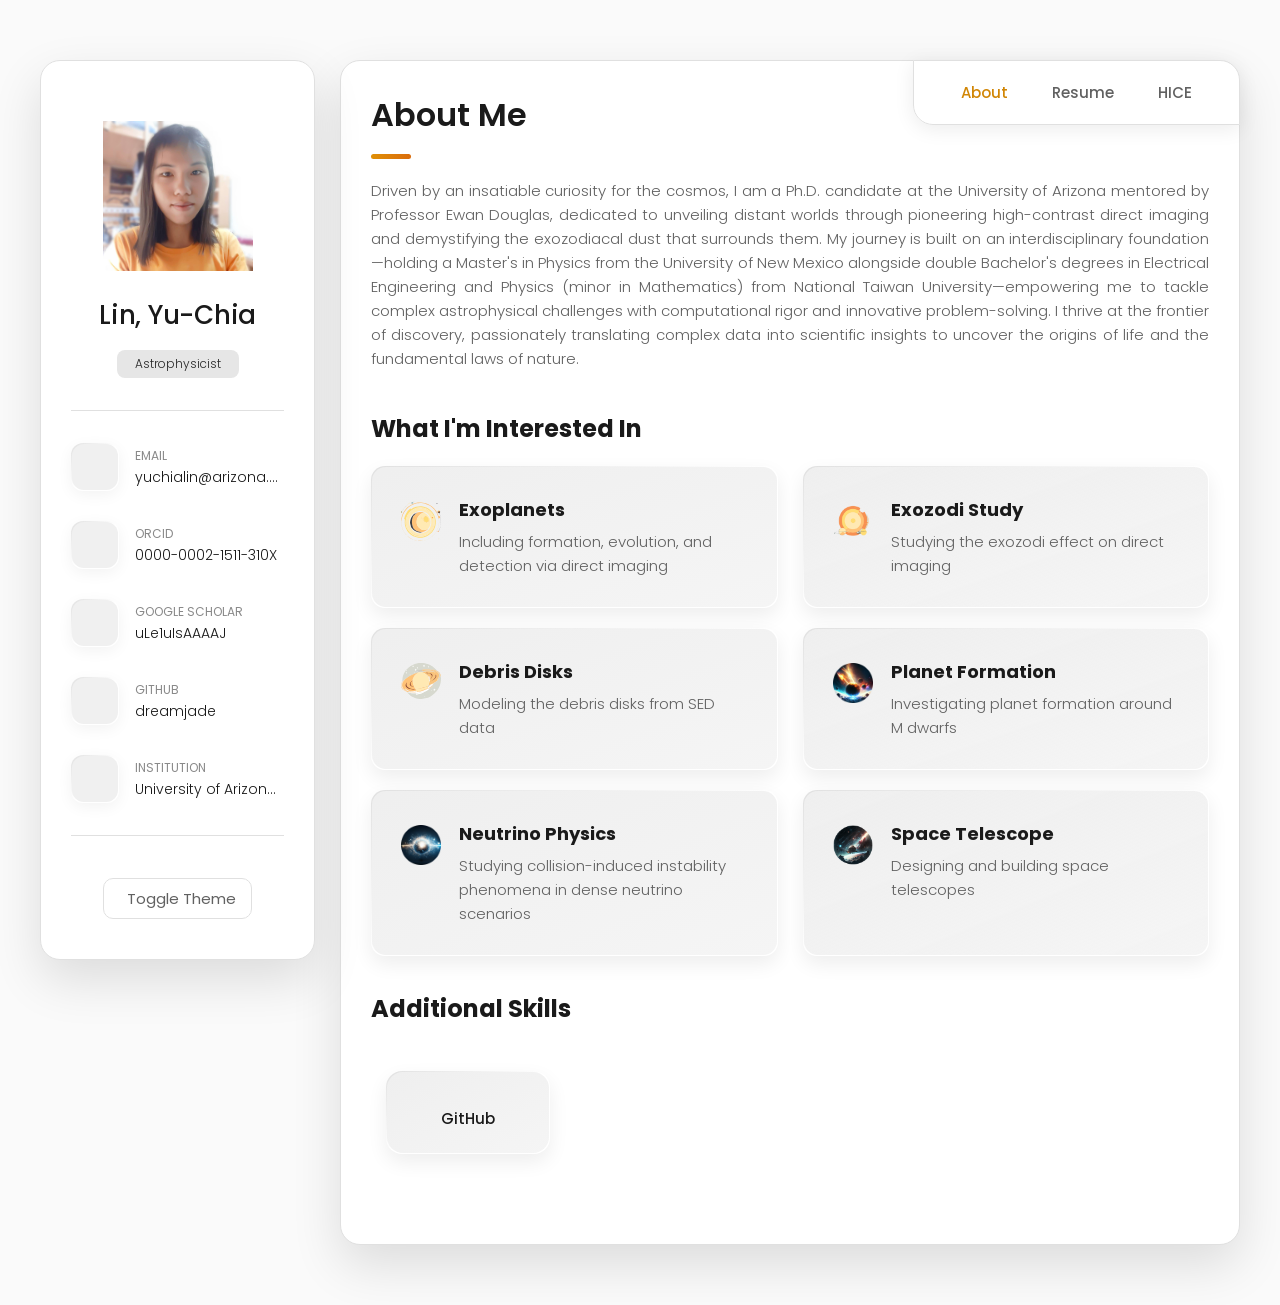
==== commit 3c74ed3b: "update github icon" ====
--- a/index.html
+++ b/index.html
@@ -248,8 +248,11 @@
 
           <ul class="clients-list has-scrollbar">
             <li class="clients-item">
-              <a href="https://github.com/dreamjade" target="_blank" rel="noopener noreferrer">
-                <img src="./assets/images/logo-12-color.png" alt="GitHub Profile">
+              <a href="https://github.com/dreamjade" target="_blank" rel="noopener noreferrer" class="skill-card">
+                <div class="skill-icon-box">
+                  <ion-icon name="logo-github"></ion-icon>
+                </div>
+                <span class="skill-title">GitHub</span>
               </a>
             </li>
           </ul>
--- a/assets/css/style.css
+++ b/assets/css/style.css
@@ -338,7 +338,7 @@
 }
 
 .sidebar.active {
-  max-height: 405px;
+  max-height: 580px;
 }
 
 .sidebar-info {
@@ -644,6 +644,48 @@
   filter: grayscale(0);
 }
 
+/* Skill Cards */
+.skill-card {
+  position: relative;
+  background: var(--border-gradient-onyx);
+  padding: 24px 35px;
+  border-radius: 16px;
+  box-shadow: var(--shadow-2);
+  display: flex;
+  flex-direction: column;
+  align-items: center;
+  justify-content: center;
+  gap: 12px;
+  text-decoration: none;
+  z-index: 1;
+  transition: transform var(--transition-1), box-shadow var(--transition-1);
+}
+
+.skill-card::before {
+  content: "";
+  position: absolute;
+  inset: 1px;
+  background: var(--bg-gradient-jet);
+  border-radius: inherit;
+  z-index: -1;
+}
+
+.skill-card:hover {
+  transform: translateY(-3px);
+  box-shadow: var(--shadow-3);
+}
+
+.skill-icon-box ion-icon {
+  font-size: 48px;
+  color: var(--orange-yellow-crayola);
+}
+
+.skill-title {
+  color: var(--white-2);
+  font-size: var(--fs-5);
+  font-weight: var(--fw-500);
+}
+
 /*-----------------------------------*\
   #RESUME
 \*-----------------------------------*/
@@ -888,7 +930,7 @@
   }
 
   .sidebar.active {
-    max-height: 584px;
+    max-height: 700px;
   }
 
   .sidebar-info {
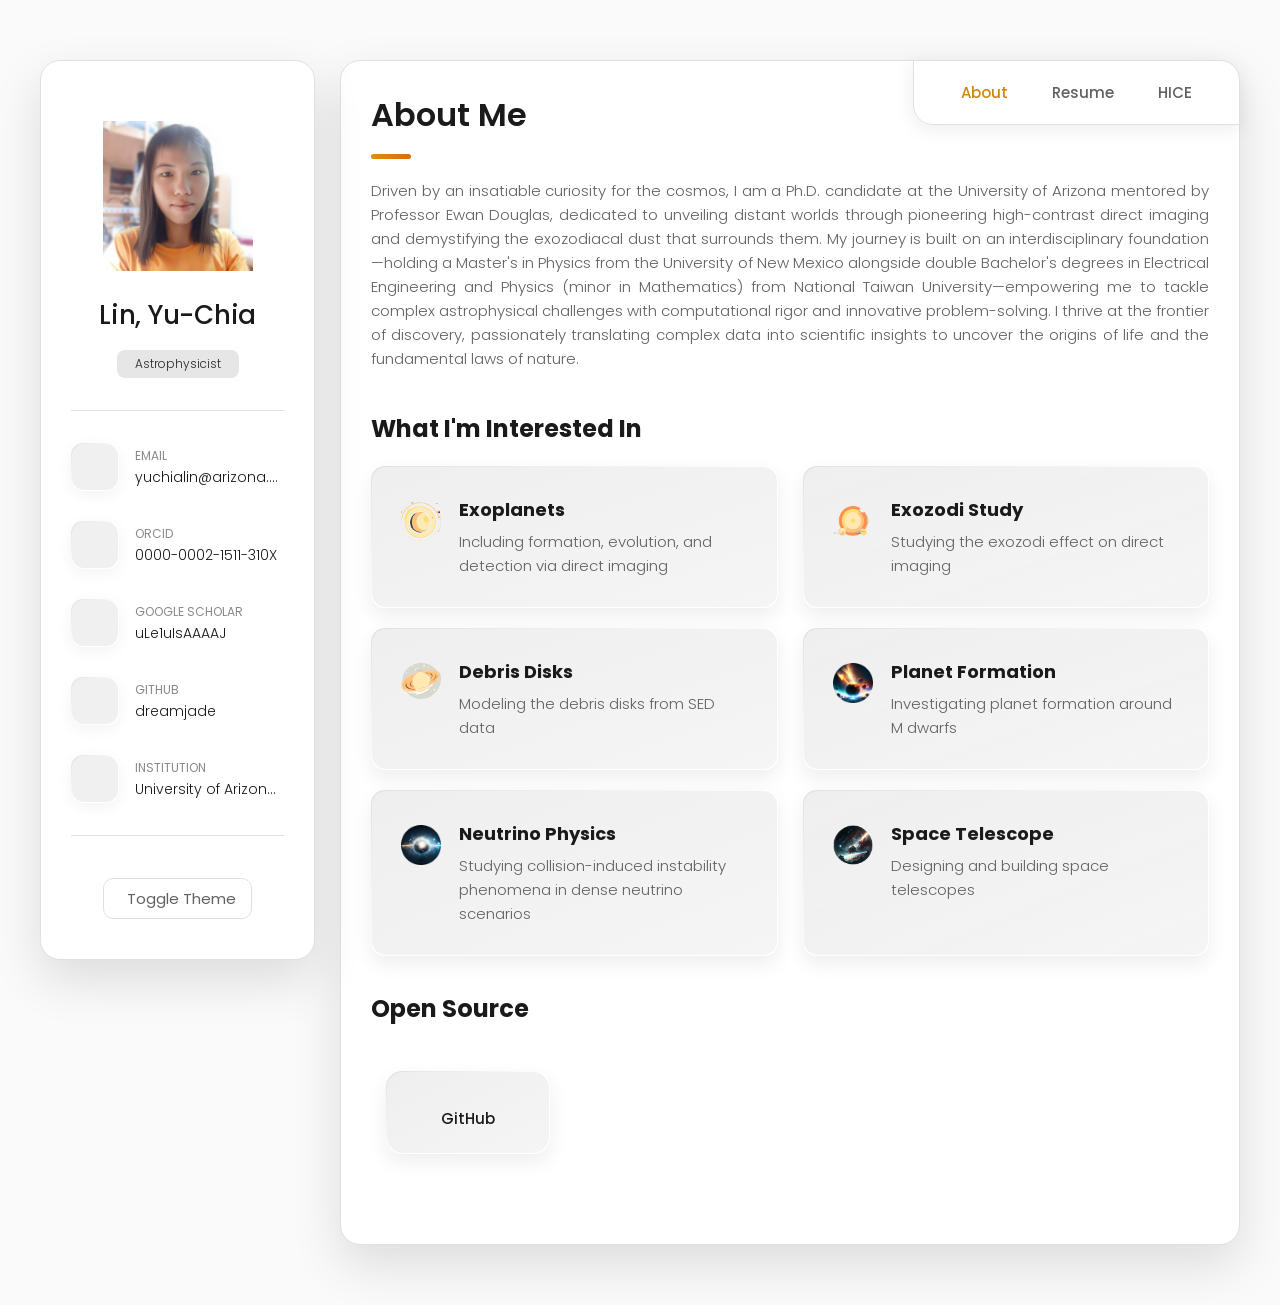
==== commit face97fe: "Rename skills to open source section" ====
--- a/index.html
+++ b/index.html
@@ -242,9 +242,9 @@
           </ul>
         </section>
 
-        <!-- Additional Skills -->
+        <!-- Open Source -->
         <section class="clients">
-          <h3 class="h3 clients-title">Additional Skills</h3>
+          <h3 class="h3 clients-title">Open Source</h3>
 
           <ul class="clients-list has-scrollbar">
             <li class="clients-item">
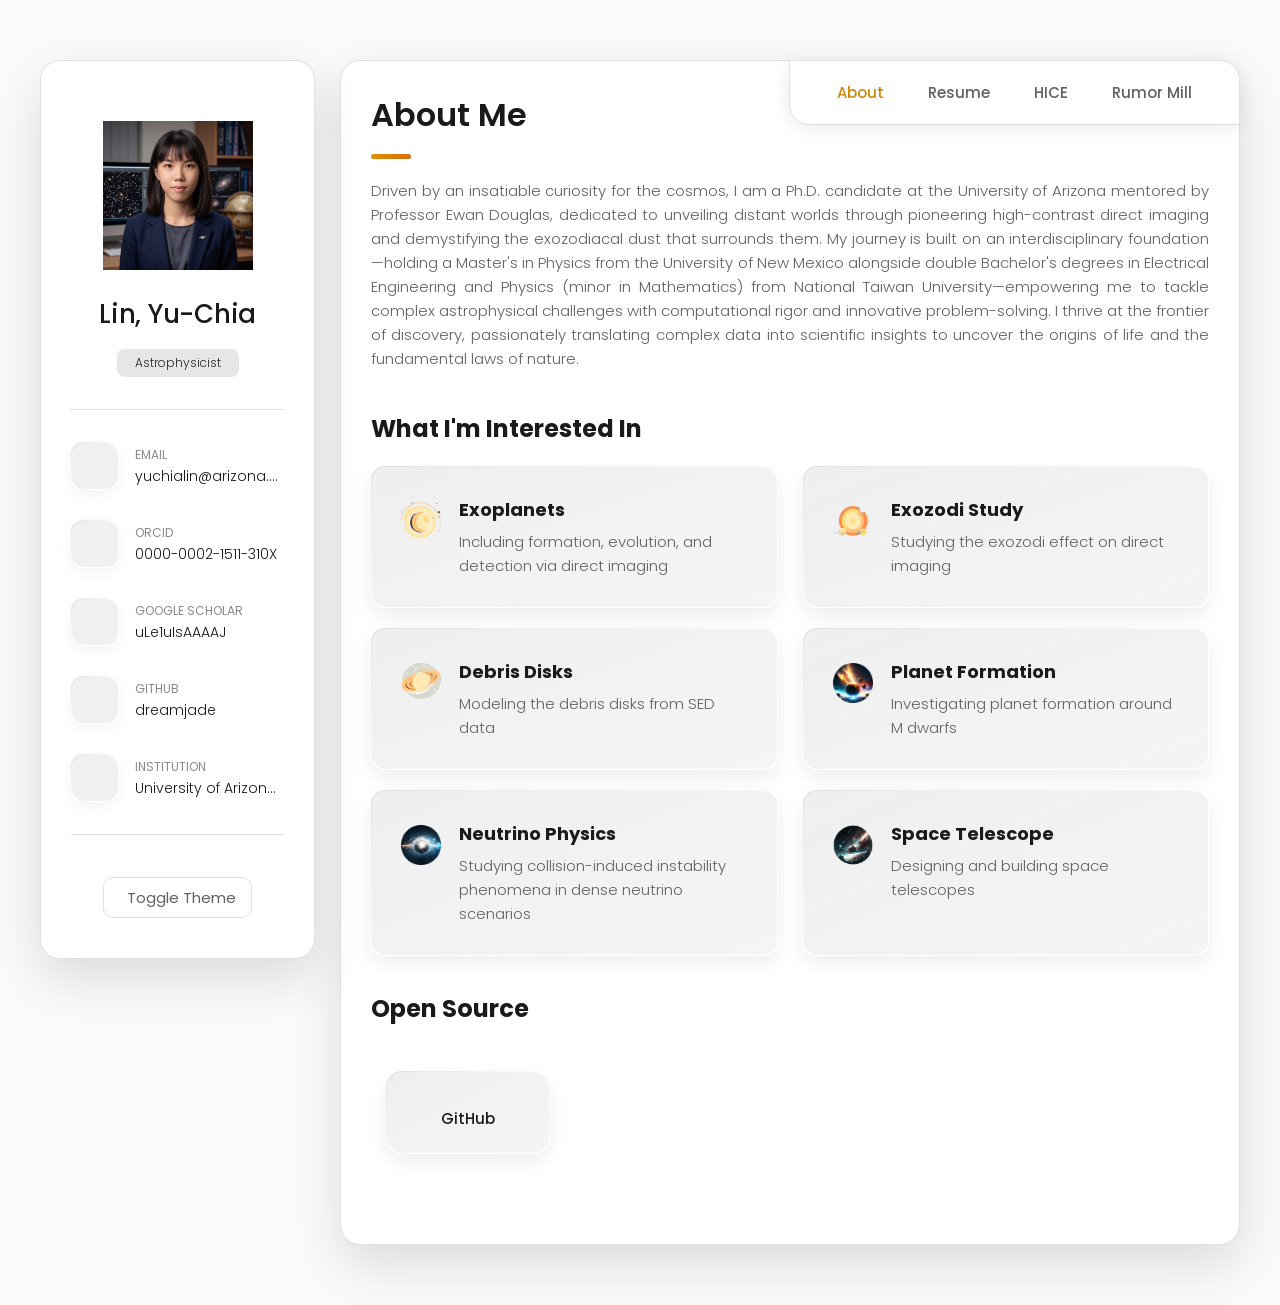
==== commit 6897ff81: "Implement Astro Rumor Mill feature with Google Sheets backend; add job tracking functionality, updat" ====
--- a/index.html
+++ b/index.html
@@ -2,6 +2,7 @@
 <html lang="en">
 
 <head>
+  <meta charset="UTF-8">
   <meta name="viewport" content="width=device-width, initial-scale=1.0">
   <title>Yu-Chia Lin | Astrophysicist</title>
 
@@ -140,6 +141,7 @@
           <li class="navbar-item">
             <button class="navbar-link" data-nav-link data-target="hice">HICE</button>
           </li>
+          <li class="navbar-item"><button class="navbar-link" data-nav-link>Rumor Mill</button></li>
         </ul>
       </nav>
 
@@ -1425,9 +1427,169 @@
 
       </article>
 
+      <!-- #RUMOR-MILL -->
+      <article class="rumor-mill" data-page="rumor mill">
+        <header>
+          <p class="rumor-eyebrow">Community job tracker</p>
+          <h2 class="h2 article-title">Astro Rumor Mill (2026–2027)</h2>
+        </header>
+
+        <aside class="rumor-disclaimer" aria-label="Community disclaimer">
+          <ion-icon name="information-circle-outline" aria-hidden="true"></ion-icon>
+          <p>An anonymous, community-run tracker for the 2026–2027 Astronomy &amp; Astrophysics job market. Anonymous
+            rumors are unverified; check official job ads for details.
+            Please protect your mental health, take breaks, and avoid sharing applicants’ names or personal information.
+          </p>
+        </aside>
+
+        <p id="rumor-demo-notice" class="rumor-demo-notice" hidden>
+          <strong>Demo mode.</strong> These are fictional examples, including all dates and statuses.
+          Your submissions stay in memory in this tab and reset when you reload.
+        </p>
+
+        <section class="rumor-controls" aria-label="Filter jobs and submit a rumor">
+          <div id="rumor-category-filters" class="rumor-category-filters" role="group" aria-label="Job category">
+            <button type="button" class="rumor-filter-pill active" data-rumor-category="All"
+              aria-pressed="true">All</button>
+            <button type="button" class="rumor-filter-pill" data-rumor-category="Postdoc" aria-pressed="false">Postdoc /
+              Fellowship</button>
+            <button type="button" class="rumor-filter-pill" data-rumor-category="Faculty" aria-pressed="false">Faculty /
+              Staff</button>
+          </div>
+
+          <div class="rumor-filter-bar">
+            <label class="rumor-field rumor-status-field" for="rumor-status-filter">
+              <span>Status</span>
+              <select id="rumor-status-filter">
+                <option value="">All Statuses</option>
+                <option>Ad Posted</option>
+                <option>Shortlist / Reference Req</option>
+                <option>Interviews</option>
+                <option>Offer Made</option>
+                <option>Offer Accepted</option>
+              </select>
+            </label>
+            <label class="rumor-field rumor-search-field" for="rumor-search">
+              <span>Search the mill</span>
+              <input type="search" id="rumor-search" placeholder="Institution, fellowship, status, or rumor…"
+                autocomplete="off">
+            </label>
+          </div>
+
+          <div class="rumor-toolbar">
+            <p id="rumor-count" class="rumor-count" aria-live="polite"></p>
+            <div class="rumor-actions">
+              <button type="button" id="rumor-refresh" class="rumor-button">
+                <ion-icon name="refresh-outline" aria-hidden="true"></ion-icon>Refresh
+              </button>
+              <button type="button" id="rumor-add" class="rumor-button rumor-button-primary">
+                <ion-icon name="add-circle-outline" aria-hidden="true"></ion-icon>+ Add Job / Rumor
+              </button>
+            </div>
+          </div>
+        </section>
+
+        <p id="rumor-feedback" class="rumor-feedback" role="status" aria-live="polite"></p>
+        <p id="rumor-table-help" class="rumor-table-help">Sort with Last Updated. Scroll the table horizontally to see
+          all columns.</p>
+        <div class="rumor-table-container has-scrollbar" role="region" aria-label="Astronomy job rumors"
+          aria-describedby="rumor-table-help" tabindex="0">
+          <table class="rumor-table">
+            <caption class="rumor-sr-only">2026–2027 astronomy jobs and anonymous, unverified updates</caption>
+            <thead>
+              <tr>
+                <th scope="col">Institution / Position</th>
+                <th scope="col">Category</th>
+                <th scope="col">Deadline</th>
+                <th scope="col">Current Status</th>
+                <th scope="col">Rumors &amp; Dated Log</th>
+                <th scope="col" id="rumor-updated-heading" aria-sort="descending">
+                  <button type="button" id="rumor-sort-updated" title="Sort by last updated">Last Updated ↓</button>
+                </th>
+                <th scope="col">Action</th>
+              </tr>
+            </thead>
+            <tbody id="rumor-table-body">
+              <tr>
+                <td colspan="7" class="rumor-empty">Loading rumors…</td>
+              </tr>
+            </tbody>
+          </table>
+        </div>
+        <noscript>
+          <p class="rumor-feedback">Enable JavaScript to view and contribute to the Rumor Mill.</p>
+        </noscript>
+      </article>
+
     </div>
 
   </main>
+
+  <dialog id="rumor-dialog" class="rumor-dialog" aria-labelledby="rumor-modal-title"
+    aria-describedby="rumor-modal-description">
+    <form id="rumor-form" class="rumor-form">
+      <header>
+        <p class="rumor-eyebrow">Contribute to the community</p>
+        <h2 id="rumor-modal-title">Add a job or rumor</h2>
+        <p id="rumor-modal-description">Share a brief update without names or personal information. Required fields are
+          marked *.</p>
+      </header>
+
+      <label class="rumor-field" for="rumor-institution">
+        <span>Institution / Fellowship / Position *</span>
+        <input id="rumor-institution" name="institution" type="text" maxlength="200" required
+          placeholder="e.g., NASA Hubble Fellowship" autocomplete="off">
+      </label>
+
+      <div class="rumor-form-row">
+        <label class="rumor-field" for="rumor-category">
+          <span>Category *</span>
+          <select id="rumor-category" name="category" required>
+            <option value="Postdoc">Postdoc</option>
+            <option value="Faculty">Faculty</option>
+          </select>
+        </label>
+        <label class="rumor-field" for="rumor-deadline">
+          <span>Deadline <small>(optional)</small></span>
+          <input id="rumor-deadline" name="deadline" type="date">
+        </label>
+      </div>
+
+      <label class="rumor-field" for="rumor-jobUrl">
+        <span>Job ad URL <small>(optional)</small></span>
+        <input id="rumor-jobUrl" name="jobUrl" type="url" maxlength="2048" placeholder="https://jobregister.aas.org/…">
+      </label>
+
+      <label class="rumor-field" for="rumor-status">
+        <span>Current status *</span>
+        <select id="rumor-status" name="status" required>
+          <option>Ad Posted</option>
+          <option>Shortlist / Reference Req</option>
+          <option>Interviews</option>
+          <option>Offer Made</option>
+          <option>Offer Accepted</option>
+        </select>
+      </label>
+
+      <label class="rumor-field" for="rumor-rumor">
+        <span>Rumor / Update *</span>
+        <textarea id="rumor-rumor" name="rumor" rows="4" maxlength="500" required
+          placeholder="e.g., Zoom interviews sent out" aria-describedby="rumor-character-count"></textarea>
+      </label>
+      <p id="rumor-character-count" class="rumor-character-count">0 / 500 characters</p>
+
+      <div class="rumor-honeypot" aria-hidden="true" inert>
+        <label for="rumor-website">Leave this field blank</label>
+        <input id="rumor-website" name="website" type="text" tabindex="-1" autocomplete="off">
+      </div>
+
+      <p id="rumor-form-feedback" class="rumor-feedback" role="alert"></p>
+      <div class="rumor-form-actions">
+        <button id="rumor-cancel" type="button" class="rumor-button">Cancel</button>
+        <button id="rumor-submit" type="submit" class="rumor-button rumor-button-primary">Post Anonymously</button>
+      </div>
+    </form>
+  </dialog>
 
   <!-- Custom JS -->
   <script src="./assets/js/script.js"></script>
--- a/assets/css/style.css
+++ b/assets/css/style.css
@@ -871,6 +871,463 @@
 }
 
 /*-----------------------------------*\
+  #ASTRO RUMOR MILL
+\*-----------------------------------*/
+
+.rumor-mill {
+  min-width: 0;
+}
+
+.rumor-mill .article-title {
+  margin-bottom: 22px;
+  text-transform: none;
+  line-height: 1.35;
+}
+
+.rumor-eyebrow {
+  color: var(--vegas-gold);
+  font-size: 11px;
+  font-weight: var(--fw-600);
+  letter-spacing: 0.12em;
+  text-transform: uppercase;
+  margin-bottom: 8px;
+}
+
+.rumor-disclaimer {
+  display: flex;
+  align-items: flex-start;
+  gap: 12px;
+  padding: 16px;
+  border: 1px solid var(--jet);
+  border-left: 3px solid var(--vegas-gold);
+  border-radius: 10px;
+  background: var(--onyx);
+  color: var(--light-gray);
+  font-size: 13px;
+  line-height: 1.7;
+}
+
+.rumor-disclaimer ion-icon {
+  flex-shrink: 0;
+  font-size: 21px;
+  color: var(--orange-yellow-crayola);
+  margin-top: 2px;
+}
+
+.rumor-demo-notice {
+  margin-top: 14px;
+  color: var(--light-gray);
+  font-size: 12px;
+  line-height: 1.6;
+}
+
+.rumor-demo-notice strong {
+  color: var(--orange-yellow-crayola);
+}
+
+.rumor-controls {
+  margin-top: 26px;
+}
+
+.rumor-category-filters,
+.rumor-actions,
+.rumor-toolbar,
+.rumor-form-actions {
+  display: flex;
+  align-items: center;
+  flex-wrap: wrap;
+  gap: 10px;
+}
+
+.rumor-category-filters {
+  gap: 8px;
+  margin-bottom: 20px;
+}
+
+.rumor-filter-pill {
+  border: 1px solid var(--jet);
+  border-radius: 30px;
+  color: var(--light-gray);
+  background: var(--eerie-black-2);
+  padding: 9px 14px;
+  font-size: 12px;
+  transition: var(--transition-1);
+}
+
+.rumor-filter-pill:hover,
+.rumor-filter-pill[aria-pressed="true"] {
+  color: var(--orange-yellow-crayola);
+  border-color: var(--vegas-gold);
+  background: var(--onyx);
+}
+
+.rumor-filter-bar {
+  display: grid;
+  gap: 14px;
+  margin-bottom: 18px;
+}
+
+.rumor-field {
+  display: flex;
+  flex-direction: column;
+  gap: 7px;
+  min-width: 0;
+  color: var(--light-gray);
+  font-size: 12px;
+  font-weight: var(--fw-500);
+}
+
+.rumor-field small {
+  font-size: inherit;
+  font-weight: var(--fw-400);
+  color: var(--light-gray-70);
+}
+
+.rumor-field input,
+.rumor-field select,
+.rumor-field textarea {
+  width: 100%;
+  min-width: 0;
+  border: 1px solid var(--jet);
+  border-radius: 9px;
+  background: var(--smoky-black);
+  color: var(--white-2);
+  font: inherit;
+  font-size: 13px;
+  font-weight: var(--fw-400);
+  padding: 11px 12px;
+  min-height: 44px;
+  color-scheme: dark;
+}
+
+.light-theme .rumor-field input,
+.light-theme .rumor-field select,
+.light-theme .rumor-field textarea {
+  color-scheme: light;
+}
+
+.rumor-field input::placeholder,
+.rumor-field textarea::placeholder {
+  color: var(--light-gray-70);
+  opacity: 1;
+}
+
+.rumor-field textarea {
+  resize: vertical;
+  min-height: 108px;
+  line-height: 1.6;
+}
+
+.rumor-field input[readonly],
+.rumor-field select:disabled {
+  background: var(--onyx);
+  color: var(--light-gray);
+  cursor: not-allowed;
+  opacity: 1;
+}
+
+.rumor-toolbar {
+  justify-content: space-between;
+}
+
+.rumor-count {
+  font-size: 12px;
+  color: var(--light-gray-70);
+}
+
+.rumor-button,
+.rumor-row-update {
+  display: inline-flex;
+  justify-content: center;
+  align-items: center;
+  gap: 7px;
+  min-height: 40px;
+  padding: 9px 13px;
+  border: 1px solid var(--jet);
+  border-radius: 9px;
+  background: var(--onyx);
+  color: var(--white-2);
+  font-size: 12px;
+  font-weight: var(--fw-500);
+  white-space: nowrap;
+  transition: var(--transition-1);
+}
+
+.rumor-button ion-icon {
+  font-size: 18px;
+}
+
+.rumor-button-primary {
+  background: var(--orange-yellow-crayola);
+  border-color: var(--orange-yellow-crayola);
+  color: var(--smoky-black);
+}
+
+.rumor-button:hover,
+.rumor-row-update:hover {
+  border-color: var(--orange-yellow-crayola);
+}
+
+.rumor-button-primary:hover {
+  background: var(--vegas-gold);
+}
+
+.rumor-button:disabled {
+  opacity: 0.55;
+  cursor: wait;
+}
+
+.rumor-feedback {
+  color: var(--light-gray);
+  font-size: 13px;
+  line-height: 1.6;
+  overflow-wrap: anywhere;
+}
+
+.rumor-feedback:not(:empty) {
+  margin-top: 14px;
+}
+
+.rumor-feedback[data-state="error"] {
+  color: #ffada5;
+}
+
+.rumor-feedback[data-state="success"] {
+  color: #98dbb4;
+}
+
+.light-theme .rumor-feedback[data-state="error"] {
+  color: #a62521;
+}
+
+.light-theme .rumor-feedback[data-state="success"] {
+  color: #206d43;
+}
+
+.rumor-table-help {
+  color: var(--light-gray-70);
+  font-size: 11px;
+  line-height: 1.6;
+  margin: 20px 0 9px;
+}
+
+.rumor-table-container {
+  width: 100%;
+  overflow-x: auto;
+  border: 1px solid var(--jet);
+  border-radius: 12px;
+  scrollbar-color: var(--vegas-gold) var(--onyx);
+}
+
+.rumor-table {
+  width: 100%;
+  min-width: 1080px;
+  border-collapse: collapse;
+  table-layout: fixed;
+  text-align: left;
+  color: var(--light-gray);
+  font-size: 12px;
+  line-height: 1.65;
+}
+
+.rumor-table th,
+.rumor-table td {
+  padding: 16px 13px;
+  vertical-align: top;
+  overflow-wrap: anywhere;
+}
+
+.rumor-table thead th {
+  font-size: 11px;
+  font-weight: var(--fw-500);
+  background: var(--onyx);
+  color: var(--light-gray);
+}
+
+.rumor-table thead th:nth-child(1) { width: 190px; }
+.rumor-table thead th:nth-child(2) { width: 85px; }
+.rumor-table thead th:nth-child(3) { width: 110px; }
+.rumor-table thead th:nth-child(4) { width: 145px; }
+.rumor-table thead th:nth-child(5) { width: 325px; }
+.rumor-table thead th:nth-child(6) { width: 125px; }
+.rumor-table thead th:nth-child(7) { width: 100px; }
+
+.rumor-table td,
+.rumor-table tbody th {
+  border-top: 1px solid var(--jet);
+}
+
+.rumor-table tbody tr:hover {
+  background: var(--bg-gradient-jet);
+}
+
+#rumor-sort-updated {
+  color: var(--light-gray);
+  font-size: inherit;
+}
+
+#rumor-sort-updated:hover {
+  color: var(--orange-yellow-crayola);
+}
+
+.rumor-institution {
+  color: var(--white-2);
+  font-size: 13px;
+  font-weight: var(--fw-500);
+}
+
+.rumor-job-link {
+  display: inline-flex;
+  align-items: center;
+  gap: 5px;
+  color: var(--orange-yellow-crayola);
+  font-size: 11px;
+  margin-top: 6px;
+}
+
+.rumor-job-link:hover {
+  text-decoration: underline;
+}
+
+.rumor-status {
+  display: inline-block;
+  padding: 4px 8px;
+  border-radius: 6px;
+  font-size: 11px;
+  line-height: 1.6;
+  background: var(--onyx);
+  color: var(--light-gray);
+}
+
+.rumor-status-progress {
+  color: var(--orange-yellow-crayola);
+  background: hsla(45, 75%, 60%, 0.1);
+}
+
+.rumor-status-offer {
+  color: #98dbb4;
+  background: hsla(145, 45%, 55%, 0.1);
+}
+
+.light-theme .rumor-status-offer {
+  color: #206d43;
+}
+
+.rumor-log {
+  white-space: pre-line;
+  overflow-wrap: anywhere;
+}
+
+.rumor-row-update {
+  min-height: 32px;
+  padding: 5px 9px;
+  font-size: 11px;
+  color: var(--orange-yellow-crayola);
+}
+
+.rumor-table .rumor-empty {
+  padding: 36px 20px;
+  text-align: center;
+}
+
+.rumor-dialog {
+  width: min(560px, calc(100% - 24px));
+  max-height: calc(100dvh - 32px);
+  margin: auto;
+  padding: 24px;
+  border: 1px solid var(--jet);
+  border-radius: 18px;
+  background: var(--eerie-black-2);
+  color: var(--white-2);
+  box-shadow: var(--shadow-5);
+  overflow-y: auto;
+}
+
+.rumor-dialog::backdrop {
+  background: hsla(0, 0%, 0%, 0.75);
+  backdrop-filter: blur(4px);
+}
+
+body.rumor-modal-open {
+  overflow: hidden;
+}
+
+.rumor-form {
+  display: grid;
+  gap: 16px;
+}
+
+#rumor-modal-title {
+  font-size: 22px;
+  font-weight: var(--fw-600);
+  margin-bottom: 8px;
+}
+
+#rumor-modal-description {
+  color: var(--light-gray);
+  font-size: 12px;
+  line-height: 1.7;
+}
+
+.rumor-form-row {
+  display: grid;
+  gap: 16px;
+}
+
+.rumor-character-count {
+  margin-top: -10px;
+  color: var(--light-gray-70);
+  font-size: 11px;
+  text-align: right;
+}
+
+.rumor-form-actions {
+  justify-content: flex-end;
+  padding-top: 4px;
+}
+
+.rumor-sr-only,
+.rumor-honeypot {
+  position: absolute;
+  width: 1px;
+  height: 1px;
+  padding: 0;
+  margin: -1px;
+  overflow: hidden;
+  clip: rect(0, 0, 0, 0);
+  white-space: nowrap;
+  border: 0;
+}
+
+@media (max-width: 579px) {
+  .rumor-field input,
+  .rumor-field select,
+  .rumor-field textarea {
+    font-size: 16px;
+  }
+}
+
+@media (min-width: 580px) {
+  .rumor-filter-bar {
+    grid-template-columns: minmax(0, 0.8fr) minmax(0, 1fr);
+  }
+
+  .rumor-form-row {
+    grid-template-columns: repeat(2, minmax(0, 1fr));
+  }
+
+  .rumor-dialog {
+    padding: 30px;
+  }
+}
+
+@media (min-width: 1024px) {
+  .rumor-mill > header {
+    padding-top: 54px;
+  }
+}
+
+/*-----------------------------------*\
   #RESPONSIVE DESIGN
 \*-----------------------------------*/
 
@@ -1244,4 +1701,4 @@
   .timeline-text {
     max-width: 700px;
   }
-}+}
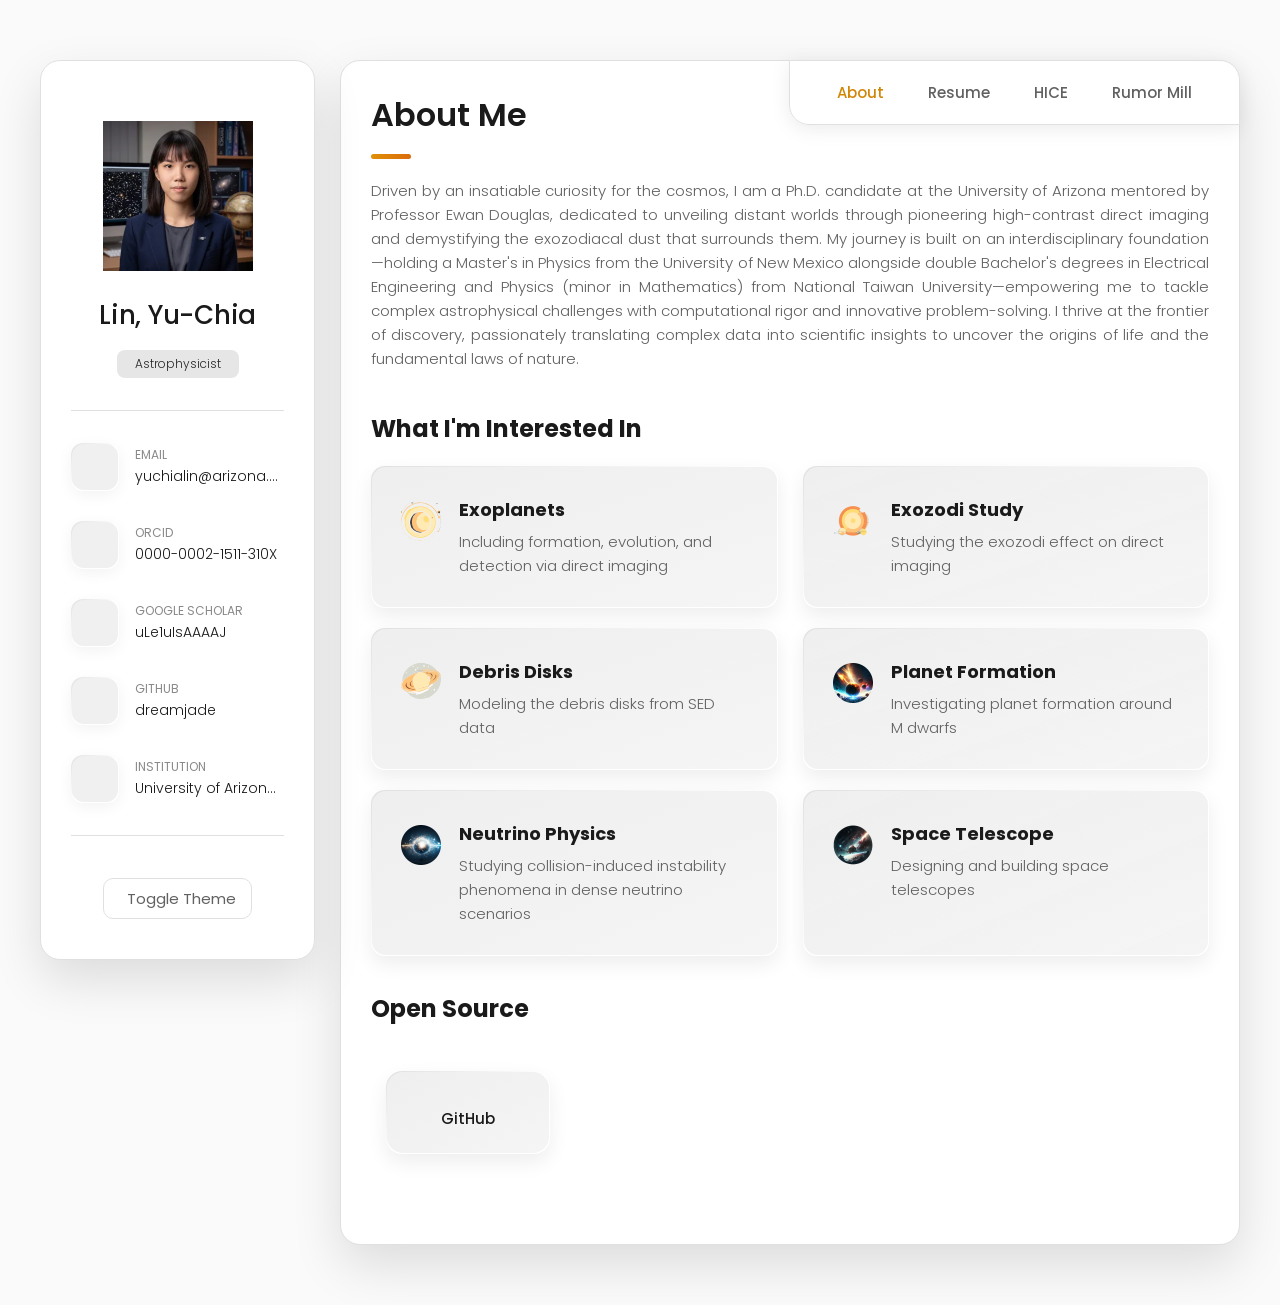
==== commit 2d819553: "Speed up the site and the Rumor Mill tracker Images: - Convert all referenced photos and icons to We" ====
--- a/index.html
+++ b/index.html
@@ -26,6 +26,9 @@
   <!-- Google Font -->
   <link rel="preconnect" href="https://fonts.googleapis.com">
   <link rel="preconnect" href="https://fonts.gstatic.com" crossorigin>
+  <!-- Rumor Mill API: Apps Script answers via a redirect to googleusercontent.com -->
+  <link rel="preconnect" href="https://script.google.com" crossorigin>
+  <link rel="preconnect" href="https://script.googleusercontent.com" crossorigin>
   <link href="https://fonts.googleapis.com/css2?family=Poppins:wght@300;400;500;600&display=swap" rel="stylesheet">
 </head>
 
@@ -39,7 +42,7 @@
 
       <div class="sidebar-info">
         <figure class="avatar-box">
-          <img src="./assets/images/yuchia_l.jpg" alt="Lin, Yu-Chia" width="80">
+          <img src="./assets/images/yuchia_l.webp" alt="Lin, Yu-Chia" width="80">
         </figure>
 
         <div class="info-content">
@@ -172,7 +175,7 @@
           <ul class="service-list">
             <li class="service-item">
               <div class="service-icon-box">
-                <img src="./assets/images/planetary-system.svg" alt="Exoplanets icon" width="40">
+                <img src="./assets/images/planetary-system.svg" alt="Exoplanets icon" width="40" loading="lazy">
               </div>
               <div class="service-content-box">
                 <h4 class="h4 service-item-title">Exoplanets</h4>
@@ -184,7 +187,7 @@
 
             <li class="service-item">
               <div class="service-icon-box">
-                <img src="./assets/images/exozodi.png" alt="Exozodi icon" width="40">
+                <img src="./assets/images/exozodi.webp" alt="Exozodi icon" width="40" loading="lazy">
               </div>
               <div class="service-content-box">
                 <h4 class="h4 service-item-title">Exozodi Study</h4>
@@ -196,7 +199,7 @@
 
             <li class="service-item">
               <div class="service-icon-box">
-                <img src="./assets/images/Debris_Disks.svg" alt="Debris Disks icon" width="40">
+                <img src="./assets/images/Debris_Disks.svg" alt="Debris Disks icon" width="40" loading="lazy">
               </div>
               <div class="service-content-box">
                 <h4 class="h4 service-item-title">Debris Disks</h4>
@@ -208,7 +211,7 @@
 
             <li class="service-item">
               <div class="service-icon-box">
-                <img src="./assets/images/Planet_Formation.png" alt="Planet Formation icon" width="40">
+                <img src="./assets/images/Planet_Formation.webp" alt="Planet Formation icon" width="40" loading="lazy">
               </div>
               <div class="service-content-box">
                 <h4 class="h4 service-item-title">Planet Formation</h4>
@@ -220,7 +223,7 @@
 
             <li class="service-item">
               <div class="service-icon-box">
-                <img src="./assets/images/neutrino.png" alt="Neutrino Physics icon" width="40">
+                <img src="./assets/images/neutrino.webp" alt="Neutrino Physics icon" width="40" loading="lazy">
               </div>
               <div class="service-content-box">
                 <h4 class="h4 service-item-title">Neutrino Physics</h4>
@@ -232,7 +235,7 @@
 
             <li class="service-item">
               <div class="service-icon-box">
-                <img src="./assets/images/space-telescope.png" alt="Space telescope icon" width="40">
+                <img src="./assets/images/space-telescope.webp" alt="Space telescope icon" width="40" loading="lazy">
               </div>
               <div class="service-content-box">
                 <h4 class="h4 service-item-title">Space Telescope</h4>
@@ -612,7 +615,7 @@
             <li class="hice-post-item">
               <a href="https://www.linkedin.com/in/justin-hom-566317110/" target="_blank" rel="noopener noreferrer">
                 <figure class="hice-banner-box">
-                  <img src="./assets/images/justin_hom.png" alt="Justin Hom" loading="lazy">
+                  <img src="./assets/images/justin_hom.webp" alt="Justin Hom" loading="lazy">
                 </figure>
                 <div class="hice-content">
                   <div class="hice-meta">
@@ -634,7 +637,7 @@
             <li class="hice-post-item">
               <a href="https://dreamjade.github.io/yuchia/">
                 <figure class="hice-banner-box">
-                  <img src="./assets/images/yuchia.jpg" alt="Yu-Chia Lin" loading="lazy">
+                  <img src="./assets/images/yuchia.webp" alt="Yu-Chia Lin" loading="lazy">
                 </figure>
                 <div class="hice-content">
                   <div class="hice-meta">
@@ -656,7 +659,7 @@
               <a href="https://www.linkedin.com/in/kelsey-miller-adaptive-optics/" target="_blank"
                 rel="noopener noreferrer">
                 <figure class="hice-banner-box">
-                  <img src="./assets/images/KelseyMiller.jpeg" alt="Kelsey Miller" loading="lazy">
+                  <img src="./assets/images/KelseyMiller.webp" alt="Kelsey Miller" loading="lazy">
                 </figure>
                 <div class="hice-content">
                   <div class="hice-meta">
@@ -678,7 +681,7 @@
             <li class="hice-post-item">
               <a href="https://www.linkedin.com/in/saraswathikalyani/" target="_blank" rel="noopener noreferrer">
                 <figure class="hice-banner-box">
-                  <img src="./assets/images/SaraswathiSubramanian.png" alt="Saraswathi Subramanian" loading="lazy">
+                  <img src="./assets/images/SaraswathiSubramanian.webp" alt="Saraswathi Subramanian" loading="lazy">
                 </figure>
                 <div class="hice-content">
                   <div class="hice-meta">
@@ -700,7 +703,7 @@
               <a href="https://scholar.google.com/citations?user=nqbTIToAAAAJ&hl=en" target="_blank"
                 rel="noopener noreferrer">
                 <figure class="hice-banner-box">
-                  <img src="./assets/images/TheoBodrito.jpeg" alt="Théo Bodrito" loading="lazy">
+                  <img src="./assets/images/TheoBodrito.webp" alt="Théo Bodrito" loading="lazy">
                 </figure>
                 <div class="hice-content">
                   <div class="hice-meta">
@@ -722,7 +725,7 @@
               <a href="https://zah.uni-heidelberg.de/de/service/personnel/staff-details?tx_zahinfothek_staff%5Buid%5D=114&cHash=a3880affaa74ea12e572cef4439b7f3e"
                 target="_blank" rel="noopener noreferrer">
                 <figure class="hice-banner-box">
-                  <img src="./assets/images/AndreasQuirrenbach.jpg" alt="Andreas Quirrenbach" loading="lazy">
+                  <img src="./assets/images/AndreasQuirrenbach.webp" alt="Andreas Quirrenbach" loading="lazy">
                 </figure>
                 <div class="hice-content">
                   <div class="hice-meta">
@@ -743,7 +746,7 @@
             <li class="hice-post-item">
               <a href="https://www.linkedin.com/in/corey-fucetola-ab3a101/" target="_blank" rel="noopener noreferrer">
                 <figure class="hice-banner-box">
-                  <img src="./assets/images/CoreyFucetola.jpg" alt="Corey Fucetola" loading="lazy">
+                  <img src="./assets/images/CoreyFucetola.webp" alt="Corey Fucetola" loading="lazy">
                 </figure>
                 <div class="hice-content">
                   <div class="hice-meta">
@@ -785,7 +788,7 @@
             <li class="hice-post-item">
               <a href="https://pma.caltech.edu/people/ivey-davis" target="_blank" rel="noopener noreferrer">
                 <figure class="hice-banner-box">
-                  <img src="./assets/images/IveyDavis.png" alt="Davis, Ivey" loading="lazy">
+                  <img src="./assets/images/IveyDavis.webp" alt="Davis, Ivey" loading="lazy">
                 </figure>
                 <div class="hice-content">
                   <div class="hice-meta">
@@ -806,7 +809,7 @@
             <li class="hice-post-item">
               <a href="https://www.linkedin.com/in/marcus-klupar-0937b7226/" target="_blank" rel="noopener noreferrer">
                 <figure class="hice-banner-box">
-                  <img src="./assets/images/Tiago Gualberto.png" alt="Tiago Gualberto" loading="lazy">
+                  <img src="./assets/images/Tiago Gualberto.webp" alt="Tiago Gualberto" loading="lazy">
                 </figure>
                 <div class="hice-content">
                   <div class="hice-meta">
@@ -827,7 +830,7 @@
             <li class="hice-post-item">
               <a href="https://www.optics.arizona.edu/person/kian-milani" target="_blank" rel="noopener noreferrer">
                 <figure class="hice-banner-box">
-                  <img src="./assets/images/Kian Milani.jpeg" alt="Kian Milani" loading="lazy">
+                  <img src="./assets/images/Kian Milani.webp" alt="Kian Milani" loading="lazy">
                 </figure>
                 <div class="hice-content">
                   <div class="hice-meta">
@@ -848,7 +851,7 @@
             <li class="hice-post-item">
               <a href="https://github.com/Jashcraf/" target="_blank" rel="noopener noreferrer">
                 <figure class="hice-banner-box">
-                  <img src="./assets/images/jaren_ashcraft2.png" alt="Jaren Ashcraft" loading="lazy">
+                  <img src="./assets/images/jaren_ashcraft2.webp" alt="Jaren Ashcraft" loading="lazy">
                 </figure>
                 <div class="hice-content">
                   <div class="hice-meta">
@@ -869,7 +872,7 @@
             <li class="hice-post-item">
               <a href="https://optics.arizona.edu/person/solvay-blomquist" target="_blank" rel="noopener noreferrer">
                 <figure class="hice-banner-box">
-                  <img src="./assets/images/Solvay_Blomquist.png" alt="Solvay Blomquist" loading="lazy">
+                  <img src="./assets/images/Solvay_Blomquist.webp" alt="Solvay Blomquist" loading="lazy">
                 </figure>
                 <div class="hice-content">
                   <div class="hice-meta">
@@ -890,7 +893,7 @@
             <li class="hice-post-item">
               <a href="https://dreamjade.github.io/yuchia/">
                 <figure class="hice-banner-box">
-                  <img src="./assets/images/yuchia.jpg" alt="Yu-Chia Lin" loading="lazy">
+                  <img src="./assets/images/yuchia.webp" alt="Yu-Chia Lin" loading="lazy">
                 </figure>
                 <div class="hice-content">
                   <div class="hice-meta">
@@ -911,7 +914,7 @@
             <li class="hice-post-item">
               <a href="https://www.linkedin.com/in/marcus-klupar-0937b7226/" target="_blank" rel="noopener noreferrer">
                 <figure class="hice-banner-box">
-                  <img src="./assets/images/Marcus_Klupar.jpeg" alt="Marcus Klupar" loading="lazy">
+                  <img src="./assets/images/Marcus_Klupar.webp" alt="Marcus Klupar" loading="lazy">
                 </figure>
                 <div class="hice-content">
                   <div class="hice-meta">
@@ -932,7 +935,7 @@
             <li class="hice-post-item">
               <a href="https://astro.arizona.edu/person/sanchit-sabhlok" target="_blank" rel="noopener noreferrer">
                 <figure class="hice-banner-box">
-                  <img src="./assets/images/ssabhlok.jpg" alt="Sanchit Sabhlok" loading="lazy">
+                  <img src="./assets/images/ssabhlok.webp" alt="Sanchit Sabhlok" loading="lazy">
                 </figure>
                 <div class="hice-content">
                   <div class="hice-meta">
@@ -954,7 +957,7 @@
               <a href="https://www.as.arizona.edu/people/postdoctoral/ramya-anche" target="_blank"
                 rel="noopener noreferrer">
                 <figure class="hice-banner-box">
-                  <img src="./assets/images/Photo_Ramya.jpg" alt="Ramya Anche" loading="lazy">
+                  <img src="./assets/images/Photo_Ramya.webp" alt="Ramya Anche" loading="lazy">
                 </figure>
                 <div class="hice-content">
                   <div class="hice-meta">
@@ -976,7 +979,7 @@
               <a href="https://scholar.google.com/citations?user=0Gs1L98AAAAJ&hl=en" target="_blank"
                 rel="noopener noreferrer">
                 <figure class="hice-banner-box">
-                  <img src="./assets/images/Emory_Jenkins.jpeg" alt="Emory Jenkins" loading="lazy">
+                  <img src="./assets/images/Emory_Jenkins.webp" alt="Emory Jenkins" loading="lazy">
                 </figure>
                 <div class="hice-content">
                   <div class="hice-meta">
@@ -997,7 +1000,7 @@
             <li class="hice-post-item">
               <a href="https://xueqiao.github.io/" target="_blank" rel="noopener noreferrer">
                 <figure class="hice-banner-box">
-                  <img src="./assets/images/qiaoxue.jpeg" alt="Qiao Xue" loading="lazy">
+                  <img src="./assets/images/qiaoxue.webp" alt="Qiao Xue" loading="lazy">
                 </figure>
                 <div class="hice-content">
                   <div class="hice-meta">
@@ -1019,7 +1022,7 @@
               <a href="https://scholar.google.com/citations?user=vNsZ3l0AAAAJ&hl=en" target="_blank"
                 rel="noopener noreferrer">
                 <figure class="hice-banner-box">
-                  <img src="./assets/images/Chenghan_Hsieh.png" alt="Chenghan Hsieh" loading="lazy">
+                  <img src="./assets/images/Chenghan_Hsieh.webp" alt="Chenghan Hsieh" loading="lazy">
                 </figure>
                 <div class="hice-content">
                   <div class="hice-meta">
@@ -1040,7 +1043,7 @@
             <li class="hice-post-item">
               <a href="https://github.com/zhangderby" target="_blank" rel="noopener noreferrer">
                 <figure class="hice-banner-box">
-                  <img src="./assets/images/Derby_Kevin.jpg" alt="Kevin Derby" loading="lazy">
+                  <img src="./assets/images/Derby_Kevin.webp" alt="Kevin Derby" loading="lazy">
                 </figure>
                 <div class="hice-content">
                   <div class="hice-meta">
@@ -1062,7 +1065,7 @@
             <li class="hice-post-item">
               <a href="https://www.linkedin.com/in/joshua-liberman-a7a80a14a" target="_blank" rel="noopener noreferrer">
                 <figure class="hice-banner-box">
-                  <img src="./assets/images/Joshua_Liberman.jpeg" alt="Joshua Liberman" loading="lazy">
+                  <img src="./assets/images/Joshua_Liberman.webp" alt="Joshua Liberman" loading="lazy">
                 </figure>
                 <div class="hice-content">
                   <div class="hice-meta">
@@ -1083,7 +1086,7 @@
             <li class="hice-post-item">
               <a href="https://astro.arizona.edu/person/nicholas-schragal" target="_blank" rel="noopener noreferrer">
                 <figure class="hice-banner-box">
-                  <img src="./assets/images/Nicholas_Schragal.jpg" alt="Nicholas Schragal" loading="lazy">
+                  <img src="./assets/images/Nicholas_Schragal.webp" alt="Nicholas Schragal" loading="lazy">
                 </figure>
                 <div class="hice-content">
                   <div class="hice-meta">
@@ -1106,7 +1109,7 @@
               <a href="https://lsa.umich.edu/astro/people/graduate-students/micoltam.html" target="_blank"
                 rel="noopener noreferrer">
                 <figure class="hice-banner-box">
-                  <img src="./assets/images/micoltam.jpg" alt="Marbely Micolta Calderon" loading="lazy">
+                  <img src="./assets/images/micoltam.webp" alt="Marbely Micolta Calderon" loading="lazy">
                 </figure>
                 <div class="hice-content">
                   <div class="hice-meta">
@@ -1148,7 +1151,7 @@
             <li class="hice-post-item">
               <a href="https://optics.arizona.edu/person/solvay-blomquist" target="_blank" rel="noopener noreferrer">
                 <figure class="hice-banner-box">
-                  <img src="./assets/images/Searra_Foote.jpg" alt="Searra Foote" loading="lazy">
+                  <img src="./assets/images/Searra_Foote.webp" alt="Searra Foote" loading="lazy">
                 </figure>
                 <div class="hice-content">
                   <div class="hice-meta">
@@ -1169,7 +1172,7 @@
             <li class="hice-post-item">
               <a href="https://optics.arizona.edu/person/solvay-blomquist" target="_blank" rel="noopener noreferrer">
                 <figure class="hice-banner-box">
-                  <img src="./assets/images/Solvay_Blomquist.png" alt="Solvay Blomquist" loading="lazy">
+                  <img src="./assets/images/Solvay_Blomquist.webp" alt="Solvay Blomquist" loading="lazy">
                 </figure>
                 <div class="hice-content">
                   <div class="hice-meta">
@@ -1191,7 +1194,7 @@
             <li class="hice-post-item">
               <a href="https://www.ast.cam.ac.uk/people/cat.leedham" target="_blank" rel="noopener noreferrer">
                 <figure class="hice-banner-box">
-                  <img src="./assets/images/Cat_Leedham.png" alt="Cat Leedham" loading="lazy">
+                  <img src="./assets/images/Cat_Leedham.webp" alt="Cat Leedham" loading="lazy">
                 </figure>
                 <div class="hice-content">
                   <div class="hice-meta">
@@ -1212,7 +1215,7 @@
             <li class="hice-post-item">
               <a href="https://github.com/zhangderby" target="_blank" rel="noopener noreferrer">
                 <figure class="hice-banner-box">
-                  <img src="./assets/images/Derby_Kevin.jpg" alt="Kevin Derby" loading="lazy">
+                  <img src="./assets/images/Derby_Kevin.webp" alt="Kevin Derby" loading="lazy">
                 </figure>
                 <div class="hice-content">
                   <div class="hice-meta">
@@ -1234,7 +1237,7 @@
             <li class="hice-post-item">
               <a href="https://dreamjade.github.io/yuchia/">
                 <figure class="hice-banner-box">
-                  <img src="./assets/images/yuchia.jpg" alt="Yu-Chia Lin" loading="lazy">
+                  <img src="./assets/images/yuchia.webp" alt="Yu-Chia Lin" loading="lazy">
                 </figure>
                 <div class="hice-content">
                   <div class="hice-meta">
@@ -1255,7 +1258,7 @@
             <li class="hice-post-item">
               <a href="https://github.com/Jashcraf/" target="_blank" rel="noopener noreferrer">
                 <figure class="hice-banner-box">
-                  <img src="./assets/images/jaren_ashcraft2.png" alt="Jaren Ashcraft" loading="lazy">
+                  <img src="./assets/images/jaren_ashcraft2.webp" alt="Jaren Ashcraft" loading="lazy">
                 </figure>
                 <div class="hice-content">
                   <div class="hice-meta">
@@ -1276,7 +1279,7 @@
             <li class="hice-post-item">
               <a href="https://www.optics.arizona.edu/person/kian-milani" target="_blank" rel="noopener noreferrer">
                 <figure class="hice-banner-box">
-                  <img src="./assets/images/KianMilani.jpeg" alt="Kian Milani" loading="lazy">
+                  <img src="./assets/images/KianMilani.webp" alt="Kian Milani" loading="lazy">
                 </figure>
                 <div class="hice-content">
                   <div class="hice-meta">
@@ -1297,7 +1300,7 @@
             <li class="hice-post-item">
               <a href="https://wp.ucla.edu/person/briley-lewis/" target="_blank" rel="noopener noreferrer">
                 <figure class="hice-banner-box">
-                  <img src="./assets/images/brileylewis.jpg" alt="Briley Lewis" loading="lazy">
+                  <img src="./assets/images/brileylewis.webp" alt="Briley Lewis" loading="lazy">
                 </figure>
                 <div class="hice-content">
                   <div class="hice-meta">
@@ -1318,7 +1321,7 @@
             <li class="hice-post-item">
               <a href="https://annalueber.github.io/" target="_blank" rel="noopener noreferrer">
                 <figure class="hice-banner-box">
-                  <img src="./assets/images/Anna.jpg" alt="Anna Lüber" loading="lazy">
+                  <img src="./assets/images/Anna.webp" alt="Anna Lüber" loading="lazy">
                 </figure>
                 <div class="hice-content">
                   <div class="hice-meta">
@@ -1340,7 +1343,7 @@
             <li class="hice-post-item">
               <a href="https://etlab.caltech.edu/et-lab-people/yinzi-xin" target="_blank" rel="noopener noreferrer">
                 <figure class="hice-banner-box">
-                  <img src="./assets/images/yinzixin.jpg" alt="Yinzi Xin" loading="lazy">
+                  <img src="./assets/images/yinzixin.webp" alt="Yinzi Xin" loading="lazy">
                 </figure>
                 <div class="hice-content">
                   <div class="hice-meta">
@@ -1361,7 +1364,7 @@
             <li class="hice-post-item">
               <a href="https://github.com/Jashcraf/" target="_blank" rel="noopener noreferrer">
                 <figure class="hice-banner-box">
-                  <img src="./assets/images/jaren_ashcraft.png" alt="Jaren Ashcraft" loading="lazy">
+                  <img src="./assets/images/jaren_ashcraft.webp" alt="Jaren Ashcraft" loading="lazy">
                 </figure>
                 <div class="hice-content">
                   <div class="hice-meta">
@@ -1383,7 +1386,7 @@
               <a href="https://www.linkedin.com/in/sai-krishanth-pulikesi-mannan-30609872" target="_blank"
                 rel="noopener noreferrer">
                 <figure class="hice-banner-box">
-                  <img src="./assets/images/sai.jpeg" alt="Sai Krishanth Pulikesi Mannan" loading="lazy">
+                  <img src="./assets/images/sai.webp" alt="Sai Krishanth Pulikesi Mannan" loading="lazy">
                 </figure>
                 <div class="hice-content">
                   <div class="hice-meta">
@@ -1405,7 +1408,7 @@
               <a href="https://iopscience.iop.org/article/10.3847/1538-3881/acfda7" target="_blank"
                 rel="noopener noreferrer">
                 <figure class="hice-banner-box">
-                  <img src="./assets/images/ajacfda7f1_hr.jpg" alt="Mitigate Exozodiacal Dust Impact" loading="lazy">
+                  <img src="./assets/images/ajacfda7f1_hr.webp" alt="Mitigate Exozodiacal Dust Impact" loading="lazy">
                 </figure>
                 <div class="hice-content">
                   <div class="hice-meta">
@@ -1483,28 +1486,32 @@
                 <ion-icon name="refresh-outline" aria-hidden="true"></ion-icon>Refresh
               </button>
               <button type="button" id="rumor-add" class="rumor-button rumor-button-primary">
-                <ion-icon name="add-circle-outline" aria-hidden="true"></ion-icon>+ Add Job / Rumor
+                <ion-icon name="add-circle-outline" aria-hidden="true"></ion-icon>Add New Job
               </button>
             </div>
           </div>
+          <p class="rumor-add-hint">
+            <strong>Job already listed?</strong> Search for it and use <span class="rumor-hint-chip">+ Update</span> on
+            its row so the news joins its log. Use <strong>Add New Job</strong> only for positions not in the tracker yet.
+          </p>
         </section>
 
         <p id="rumor-feedback" class="rumor-feedback" role="status" aria-live="polite"></p>
-        <p id="rumor-table-help" class="rumor-table-help">Sort with Last Updated. Scroll the table horizontally to see
-          all columns.</p>
+        <p id="rumor-table-help" class="rumor-table-help">Click a column heading to sort; click again to reverse.
+          Scroll the table horizontally to see all columns.</p>
         <div class="rumor-table-container has-scrollbar" role="region" aria-label="Astronomy job rumors"
           aria-describedby="rumor-table-help" tabindex="0">
           <table class="rumor-table">
             <caption class="rumor-sr-only">2026–2027 astronomy jobs and anonymous, unverified updates</caption>
             <thead>
               <tr>
-                <th scope="col">Institution / Position</th>
-                <th scope="col">Category</th>
-                <th scope="col">Deadline</th>
-                <th scope="col">Current Status</th>
-                <th scope="col">Rumors &amp; Dated Log</th>
+                <th scope="col"><button type="button" class="rumor-sort-button" data-rumor-sort="institution">Institution / Position ↕</button></th>
+                <th scope="col"><button type="button" class="rumor-sort-button" data-rumor-sort="category">Category ↕</button></th>
+                <th scope="col"><button type="button" class="rumor-sort-button" data-rumor-sort="deadline">Deadline ↕</button></th>
+                <th scope="col"><button type="button" class="rumor-sort-button" data-rumor-sort="status">Current Status ↕</button></th>
+                <th scope="col"><button type="button" class="rumor-sort-button" data-rumor-sort="rumors">Rumors &amp; Dated Log ↕</button></th>
                 <th scope="col" id="rumor-updated-heading" aria-sort="descending">
-                  <button type="button" id="rumor-sort-updated" title="Sort by last updated">Last Updated ↓</button>
+                  <button type="button" id="rumor-sort-updated" class="rumor-sort-button" data-rumor-sort="updated">Last Updated ↓</button>
                 </th>
                 <th scope="col">Action</th>
               </tr>
@@ -1530,7 +1537,7 @@
     <form id="rumor-form" class="rumor-form">
       <header>
         <p class="rumor-eyebrow">Contribute to the community</p>
-        <h2 id="rumor-modal-title">Add a job or rumor</h2>
+        <h2 id="rumor-modal-title">Add a new job</h2>
         <p id="rumor-modal-description">Share a brief update without names or personal information. Required fields are
           marked *.</p>
       </header>
@@ -1538,8 +1545,9 @@
       <label class="rumor-field" for="rumor-institution">
         <span>Institution / Fellowship / Position *</span>
         <input id="rumor-institution" name="institution" type="text" maxlength="200" required
-          placeholder="e.g., NASA Hubble Fellowship" autocomplete="off">
+          placeholder="e.g., NASA Hubble Fellowship" autocomplete="off" aria-describedby="rumor-matches">
       </label>
+      <div id="rumor-matches" class="rumor-matches" aria-live="polite" hidden></div>
 
       <div class="rumor-form-row">
         <label class="rumor-field" for="rumor-category">
@@ -1600,4 +1608,4 @@
 
 </body>
 
-</html>+</html>
--- a/assets/css/style.css
+++ b/assets/css/style.css
@@ -1145,7 +1145,7 @@
 }
 
 .rumor-table thead th:nth-child(1) { width: 190px; }
-.rumor-table thead th:nth-child(2) { width: 85px; }
+.rumor-table thead th:nth-child(2) { width: 100px; }
 .rumor-table thead th:nth-child(3) { width: 110px; }
 .rumor-table thead th:nth-child(4) { width: 145px; }
 .rumor-table thead th:nth-child(5) { width: 325px; }
@@ -1161,12 +1161,16 @@
   background: var(--bg-gradient-jet);
 }
 
-#rumor-sort-updated {
+.rumor-sort-button {
+  width: 100%;
+  min-height: 32px;
+  white-space: nowrap;
   color: var(--light-gray);
-  font-size: inherit;
-}
-
-#rumor-sort-updated:hover {
+  font: inherit;
+}
+
+.rumor-sort-button:hover,
+.rumor-table th[aria-sort] .rumor-sort-button {
   color: var(--orange-yellow-crayola);
 }
 
@@ -1702,3 +1706,133 @@
     max-width: 700px;
   }
 }
+
+/*-----------------------------------*\
+  #RUMOR MILL MODE — hide personal info, keep theme toggle, widen layout
+\*-----------------------------------*/
+
+/* The sidebar shrinks to a borderless strip that holds only the theme toggle. */
+.rumor-mill-mode .sidebar {
+  max-height: none;
+  overflow: visible;
+  background: none;
+  border: 0;
+  box-shadow: none;
+  padding: 0;
+  margin-bottom: 12px;
+}
+
+.rumor-mill-mode .sidebar-info,
+.rumor-mill-mode .sidebar-info_more > :not(.theme-toggle-container) {
+  display: none;
+}
+
+.rumor-mill-mode .sidebar-info_more {
+  opacity: 1;
+  visibility: visible;
+}
+
+.rumor-mill-mode .theme-toggle-container {
+  justify-content: flex-end;
+  margin: 0;
+  padding: 0;
+}
+
+@media (min-width: 580px) {
+  .rumor-mill-mode main {
+    margin-inline: 24px;
+  }
+
+  .rumor-mill-mode .sidebar,
+  .rumor-mill-mode article {
+    width: auto;
+  }
+
+  .rumor-mill-mode .sidebar {
+    margin-bottom: 16px;
+  }
+}
+
+@media (min-width: 1024px) {
+  .rumor-mill-mode .main-content {
+    max-width: none;
+  }
+}
+
+@media (min-width: 1250px) {
+  .rumor-mill-mode main {
+    display: block;
+    max-width: 1600px;
+    margin-inline: auto;
+    padding-inline: 24px;
+  }
+
+  .rumor-mill-mode .sidebar {
+    position: static;
+    height: auto;
+    padding-top: 0;
+  }
+
+  .rumor-mill-mode .main-content {
+    width: 100%;
+    min-width: 0;
+  }
+}
+
+/*-----------------------------------*\
+  #RUMOR MILL — steer duplicates to "+ Update"
+\*-----------------------------------*/
+
+.rumor-add-hint {
+  margin-top: 12px;
+  color: var(--light-gray);
+  font-size: 12px;
+  line-height: 1.7;
+}
+
+.rumor-add-hint strong {
+  color: var(--white-2);
+  font-weight: var(--fw-500);
+}
+
+.rumor-hint-chip {
+  display: inline-block;
+  padding: 0 7px;
+  border: 1px solid var(--jet);
+  border-radius: 6px;
+  background: var(--onyx);
+  color: var(--orange-yellow-crayola);
+  font-size: 11px;
+  white-space: nowrap;
+}
+
+.rumor-matches {
+  margin: -4px 0 14px;
+  padding: 10px 12px;
+  border: 1px solid var(--orange-yellow-crayola);
+  border-radius: 10px;
+  color: var(--light-gray);
+  font-size: 12px;
+  line-height: 1.5;
+}
+
+.rumor-matches strong {
+  color: var(--orange-yellow-crayola);
+}
+
+.rumor-matches ul {
+  display: grid;
+  gap: 6px;
+  margin-top: 8px;
+}
+
+.rumor-matches .rumor-row-update {
+  width: 100%;
+  justify-content: flex-start;
+  white-space: normal;
+  text-align: left;
+}
+
+.rumor-matches .rumor-row-update span {
+  color: var(--light-gray-70);
+}
